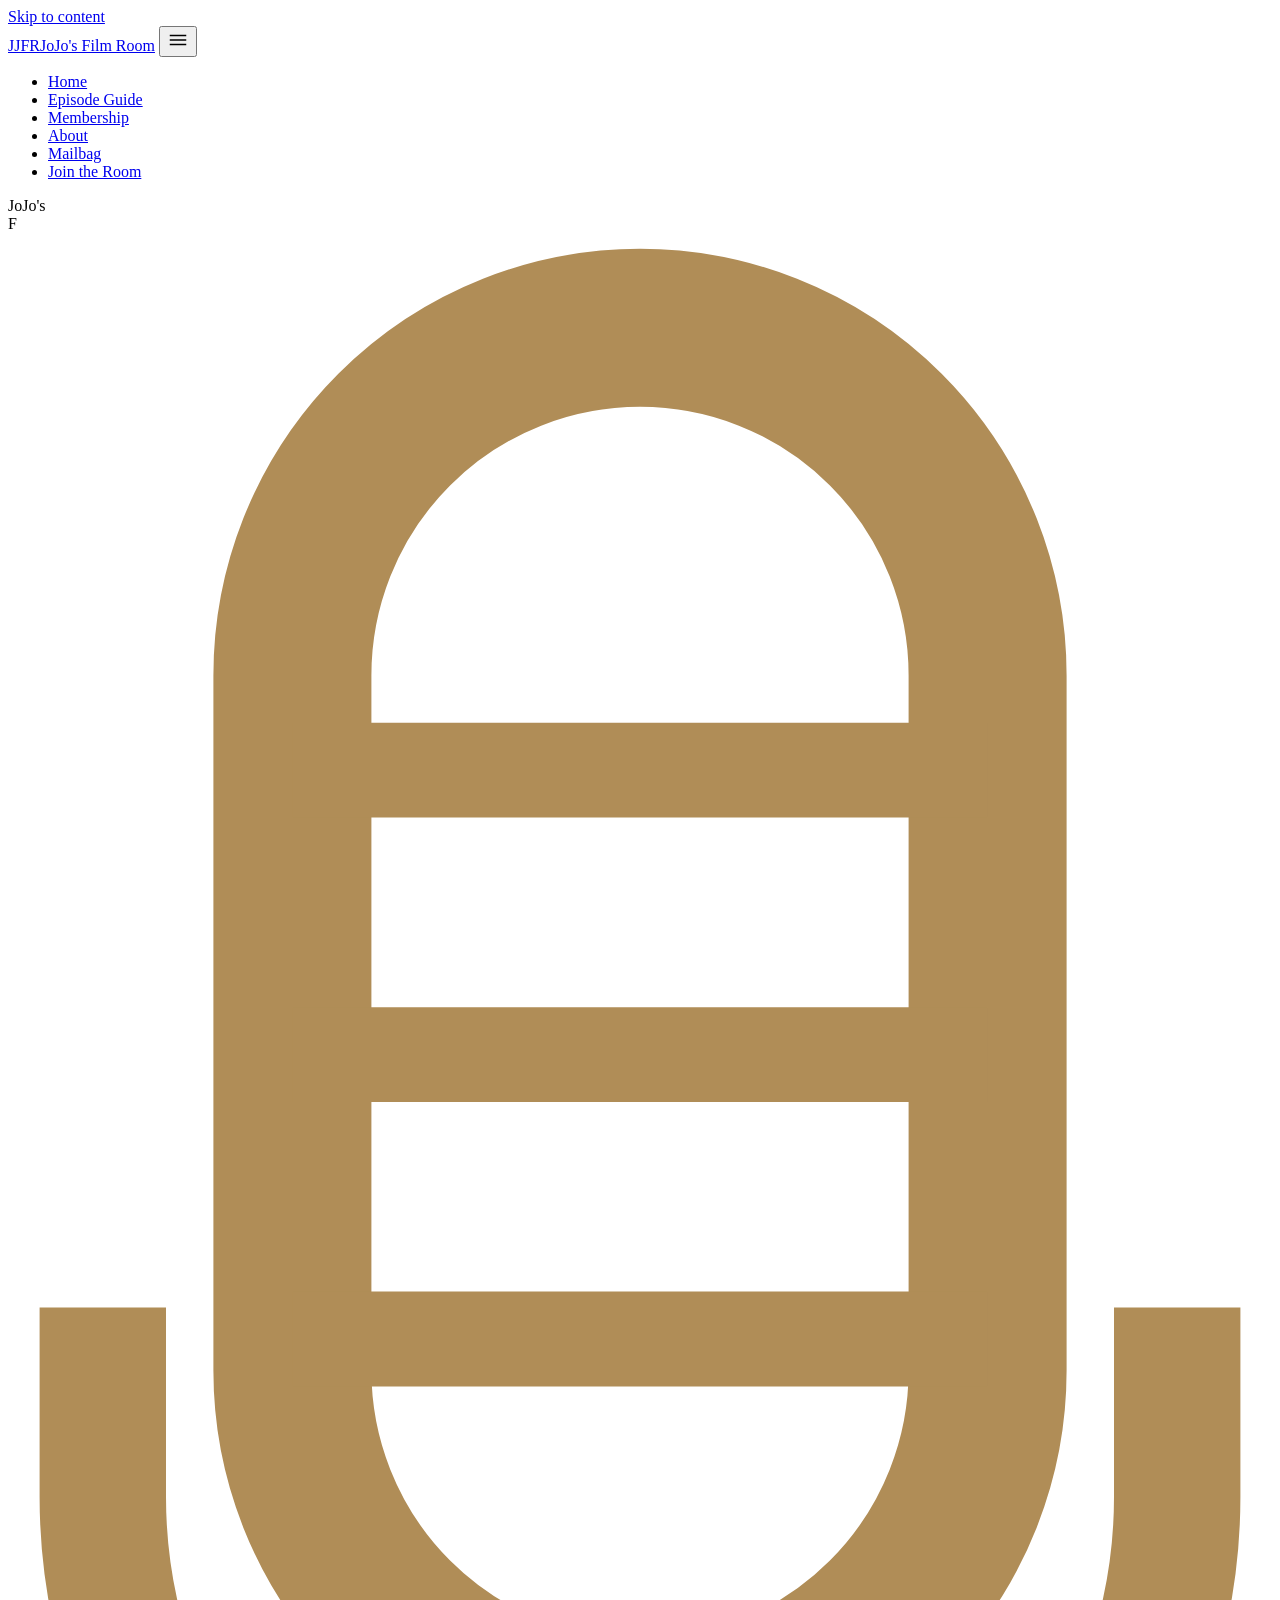
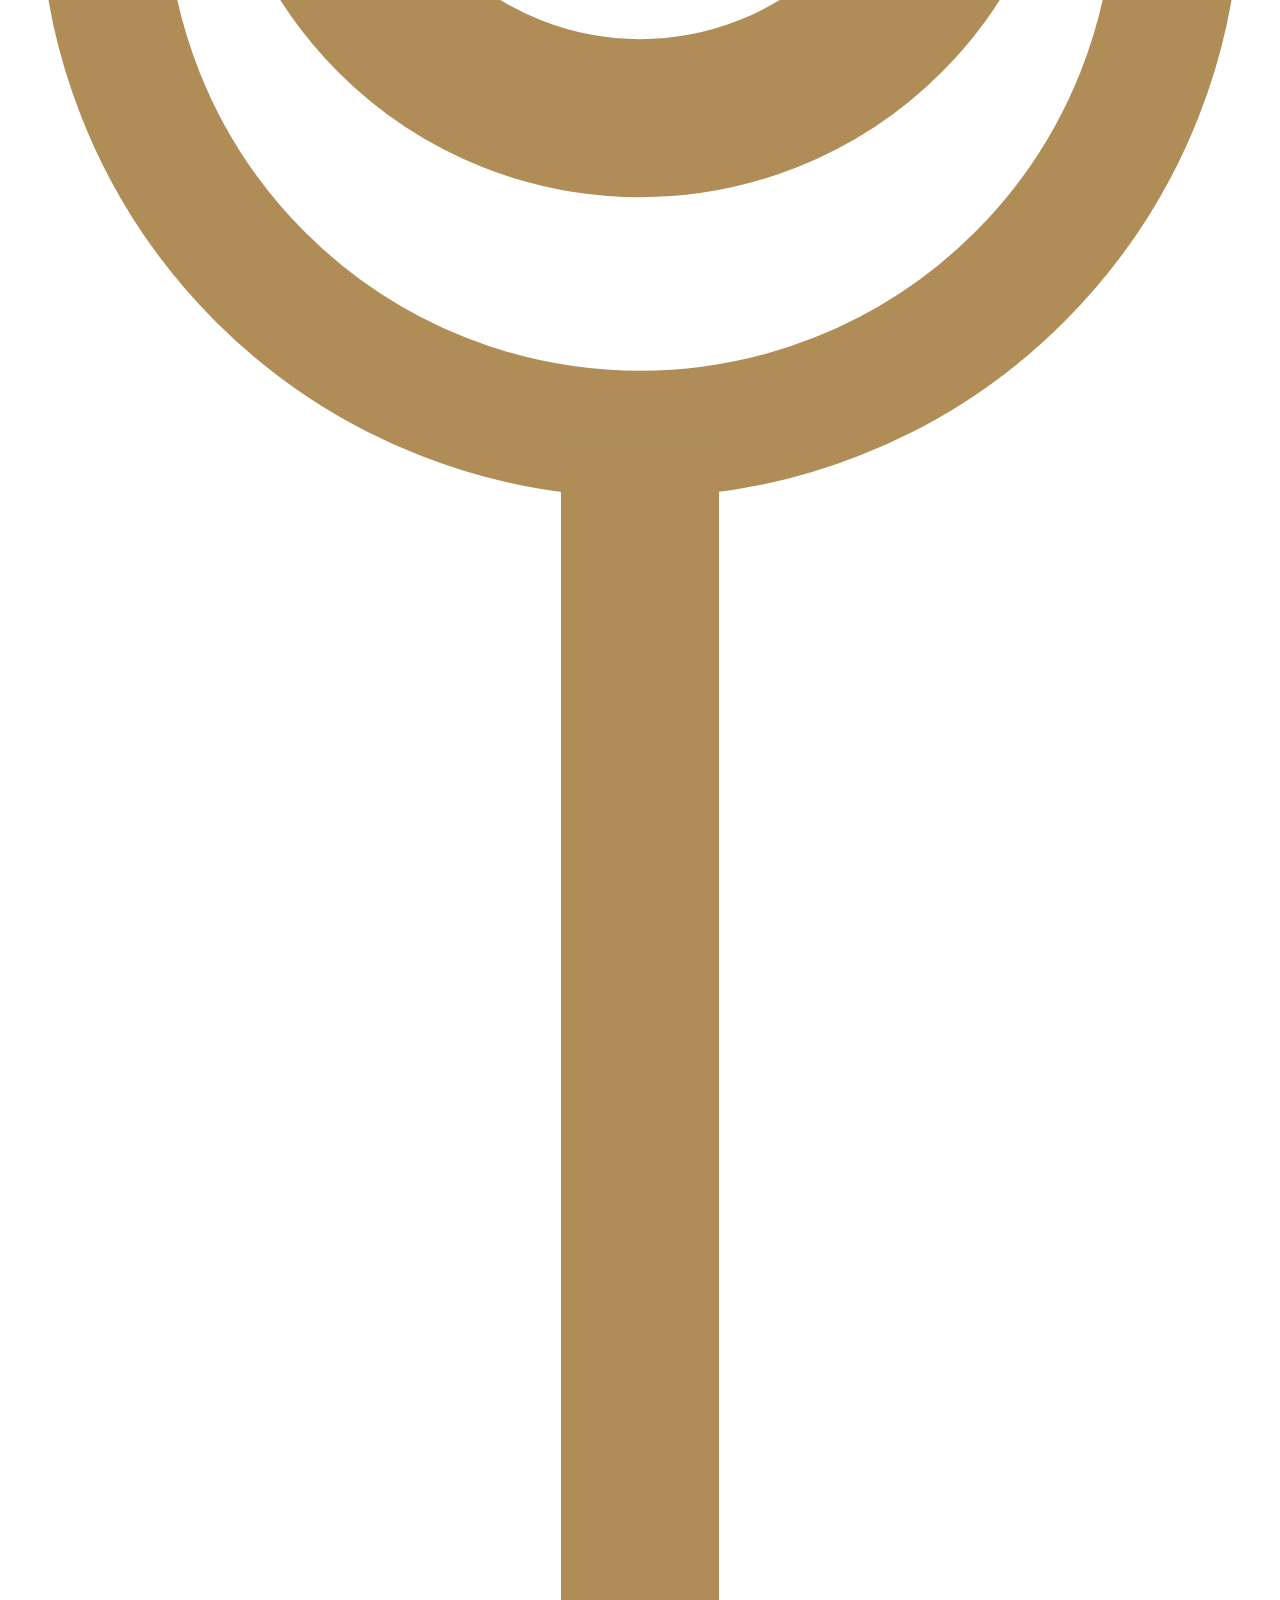
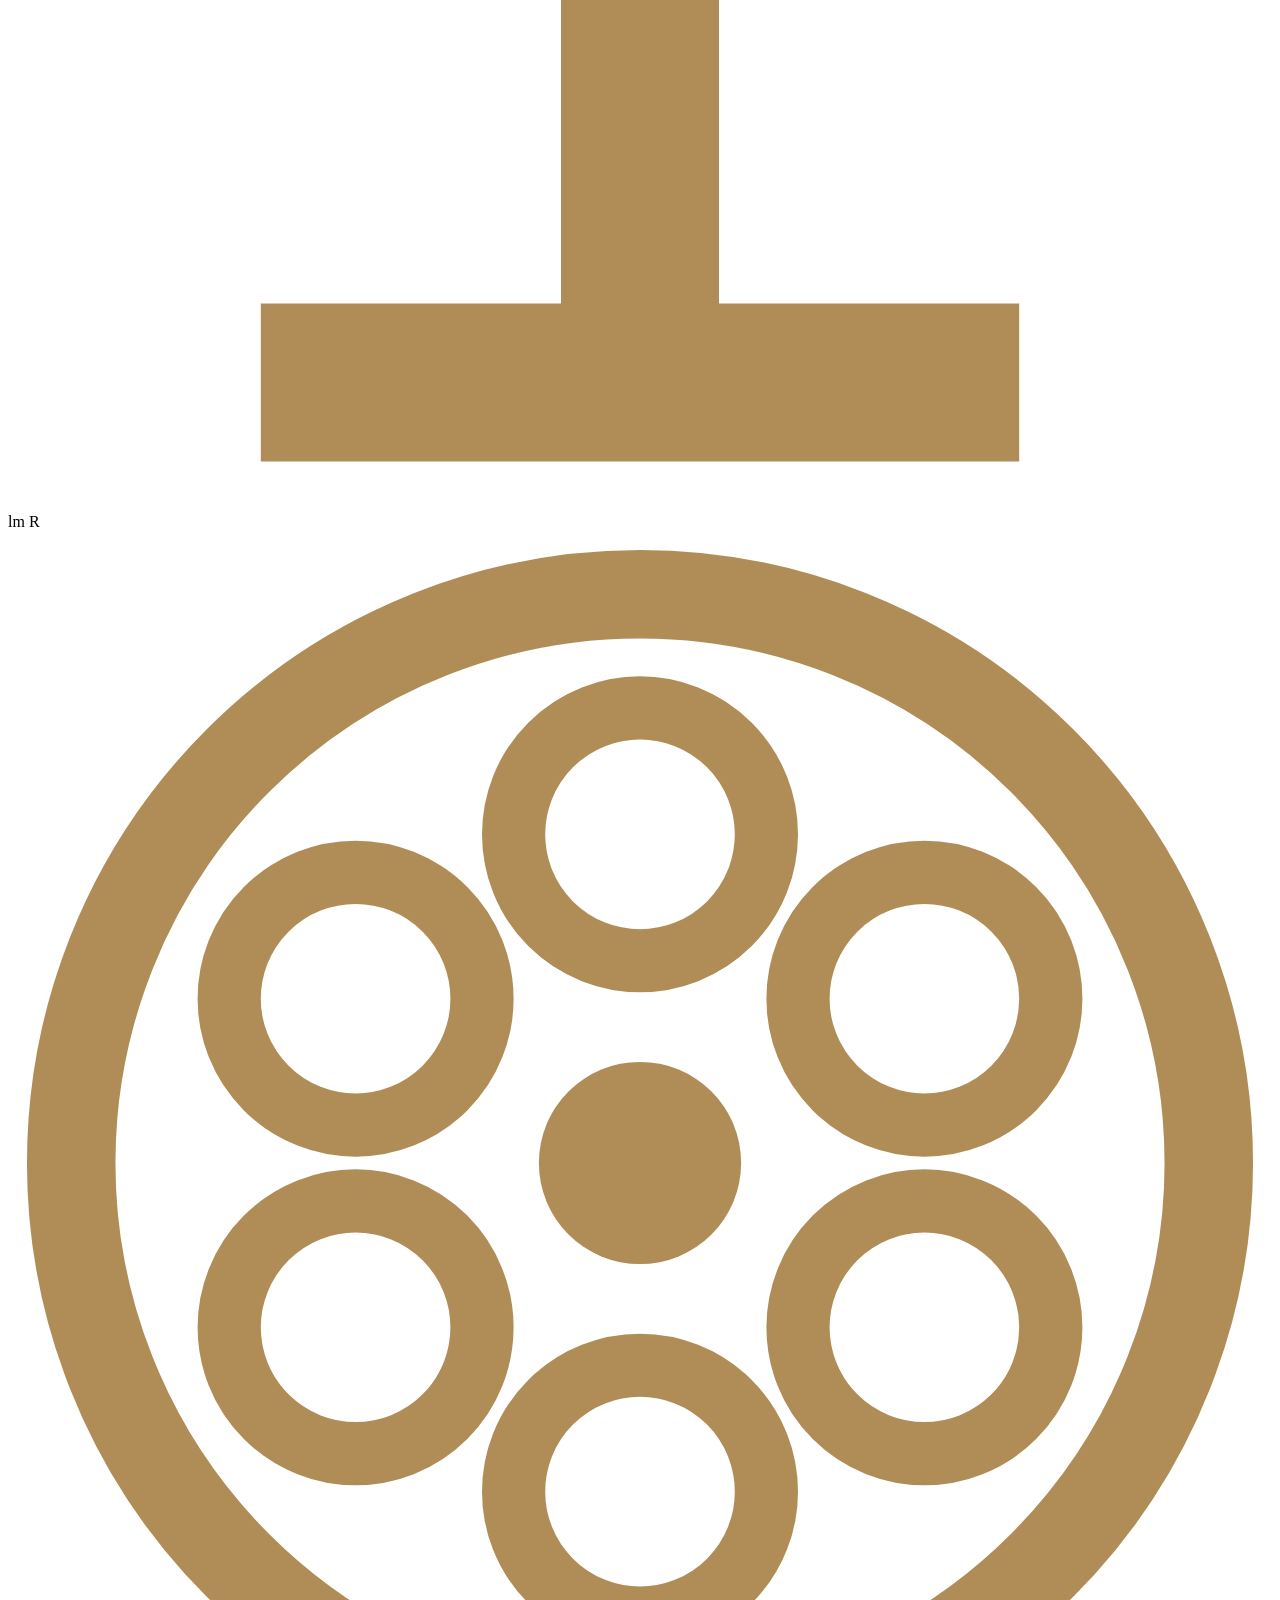
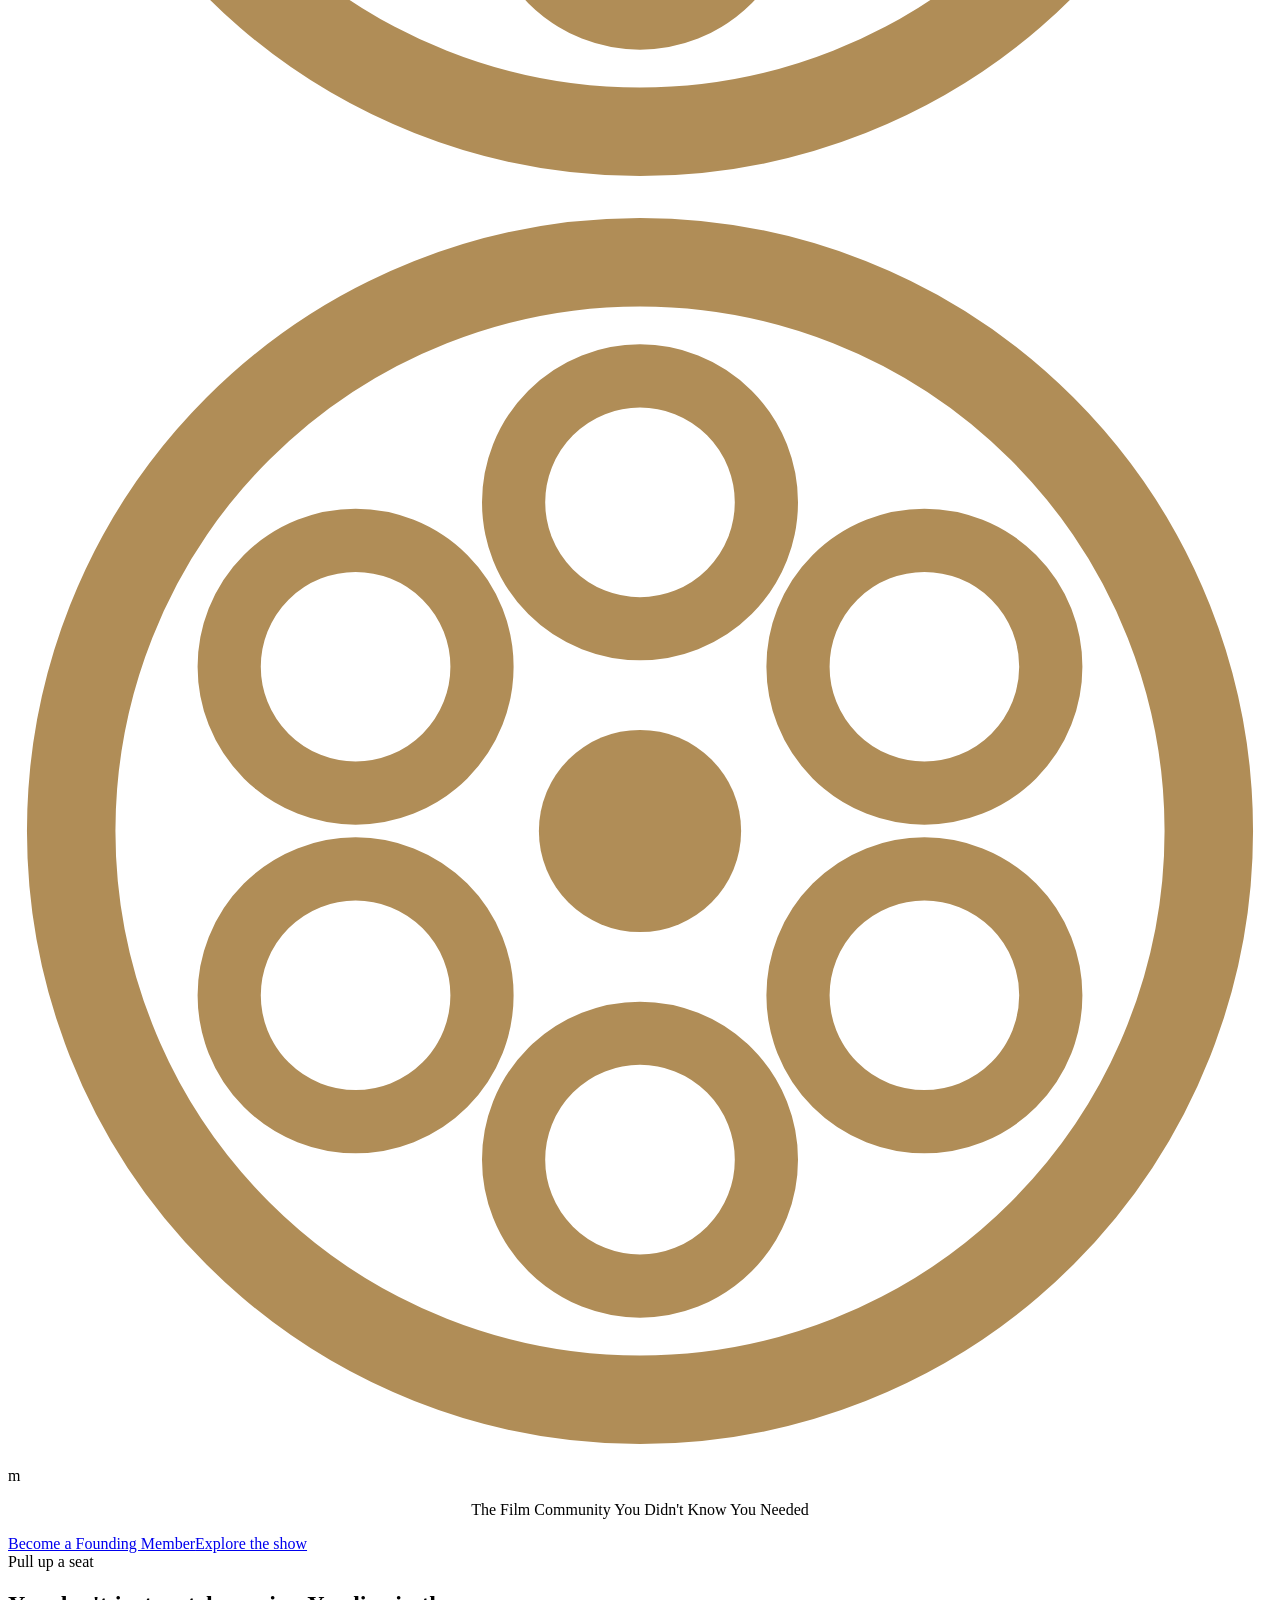
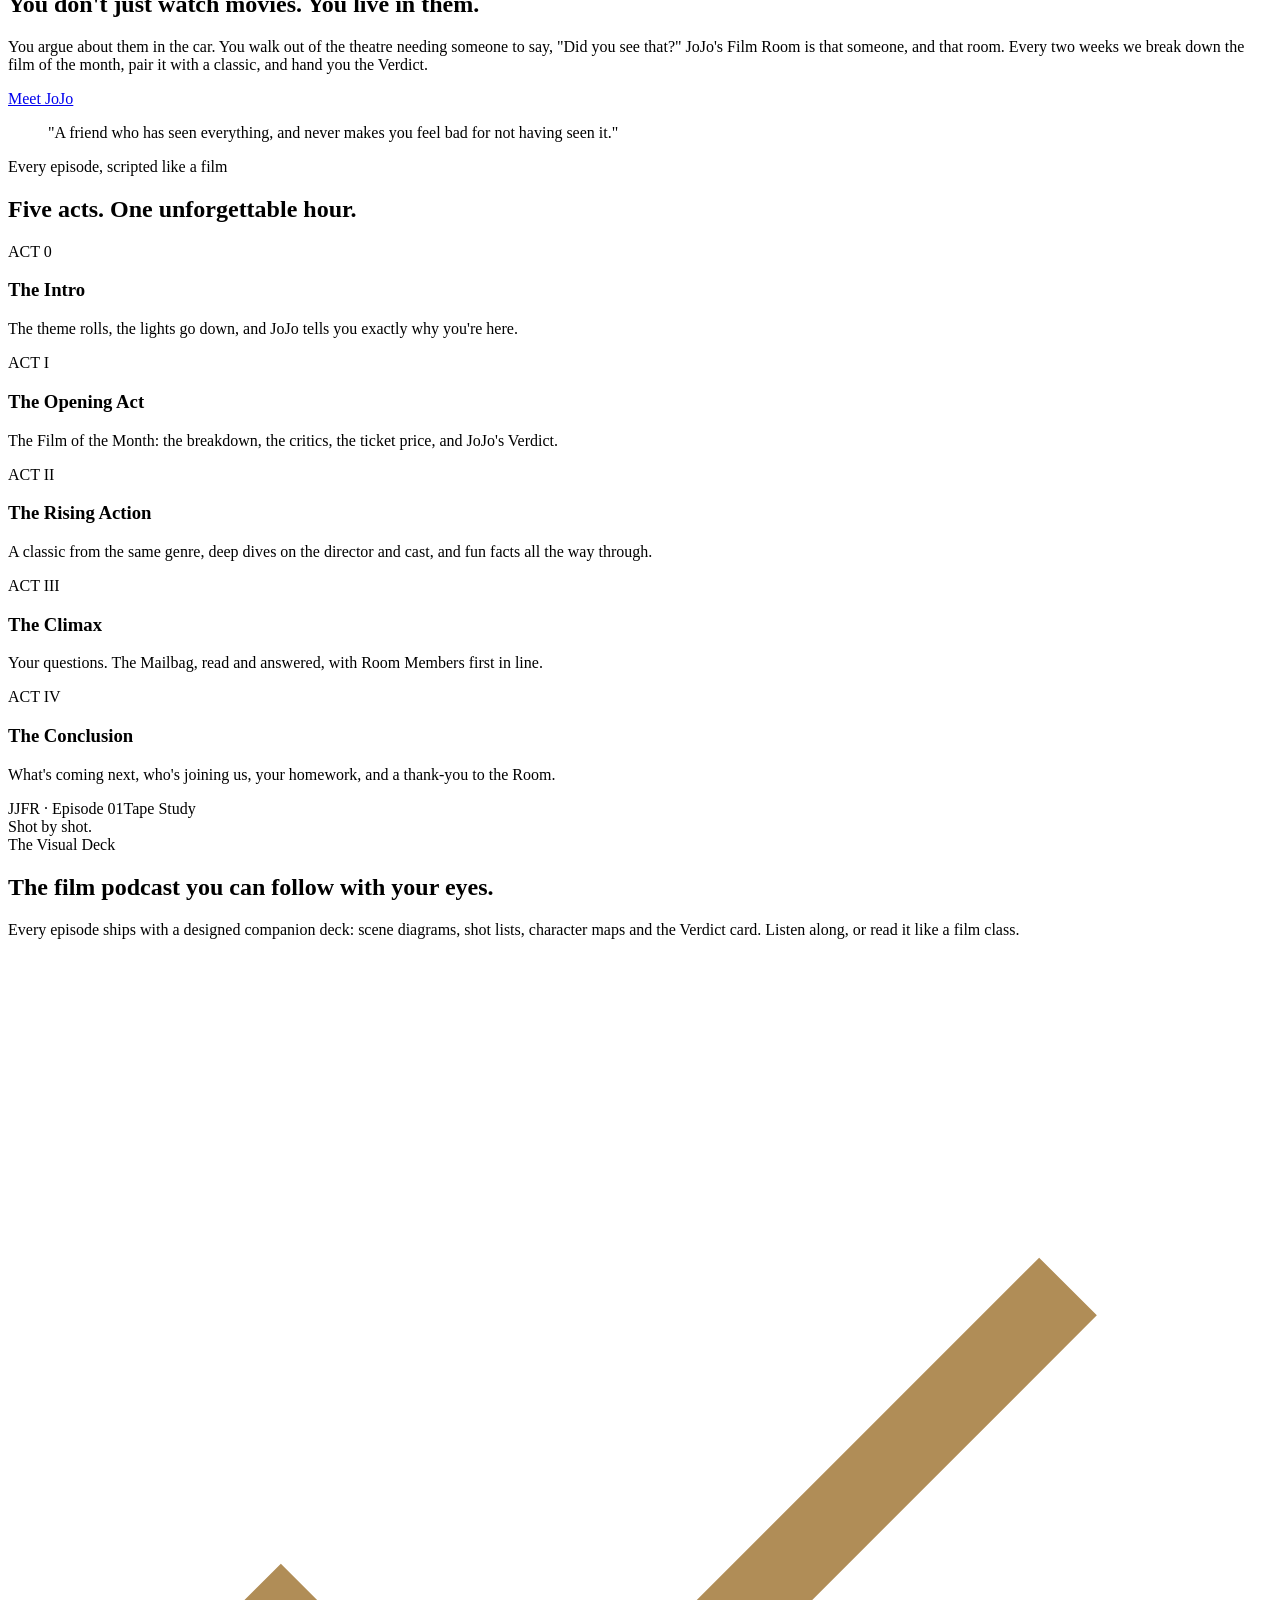
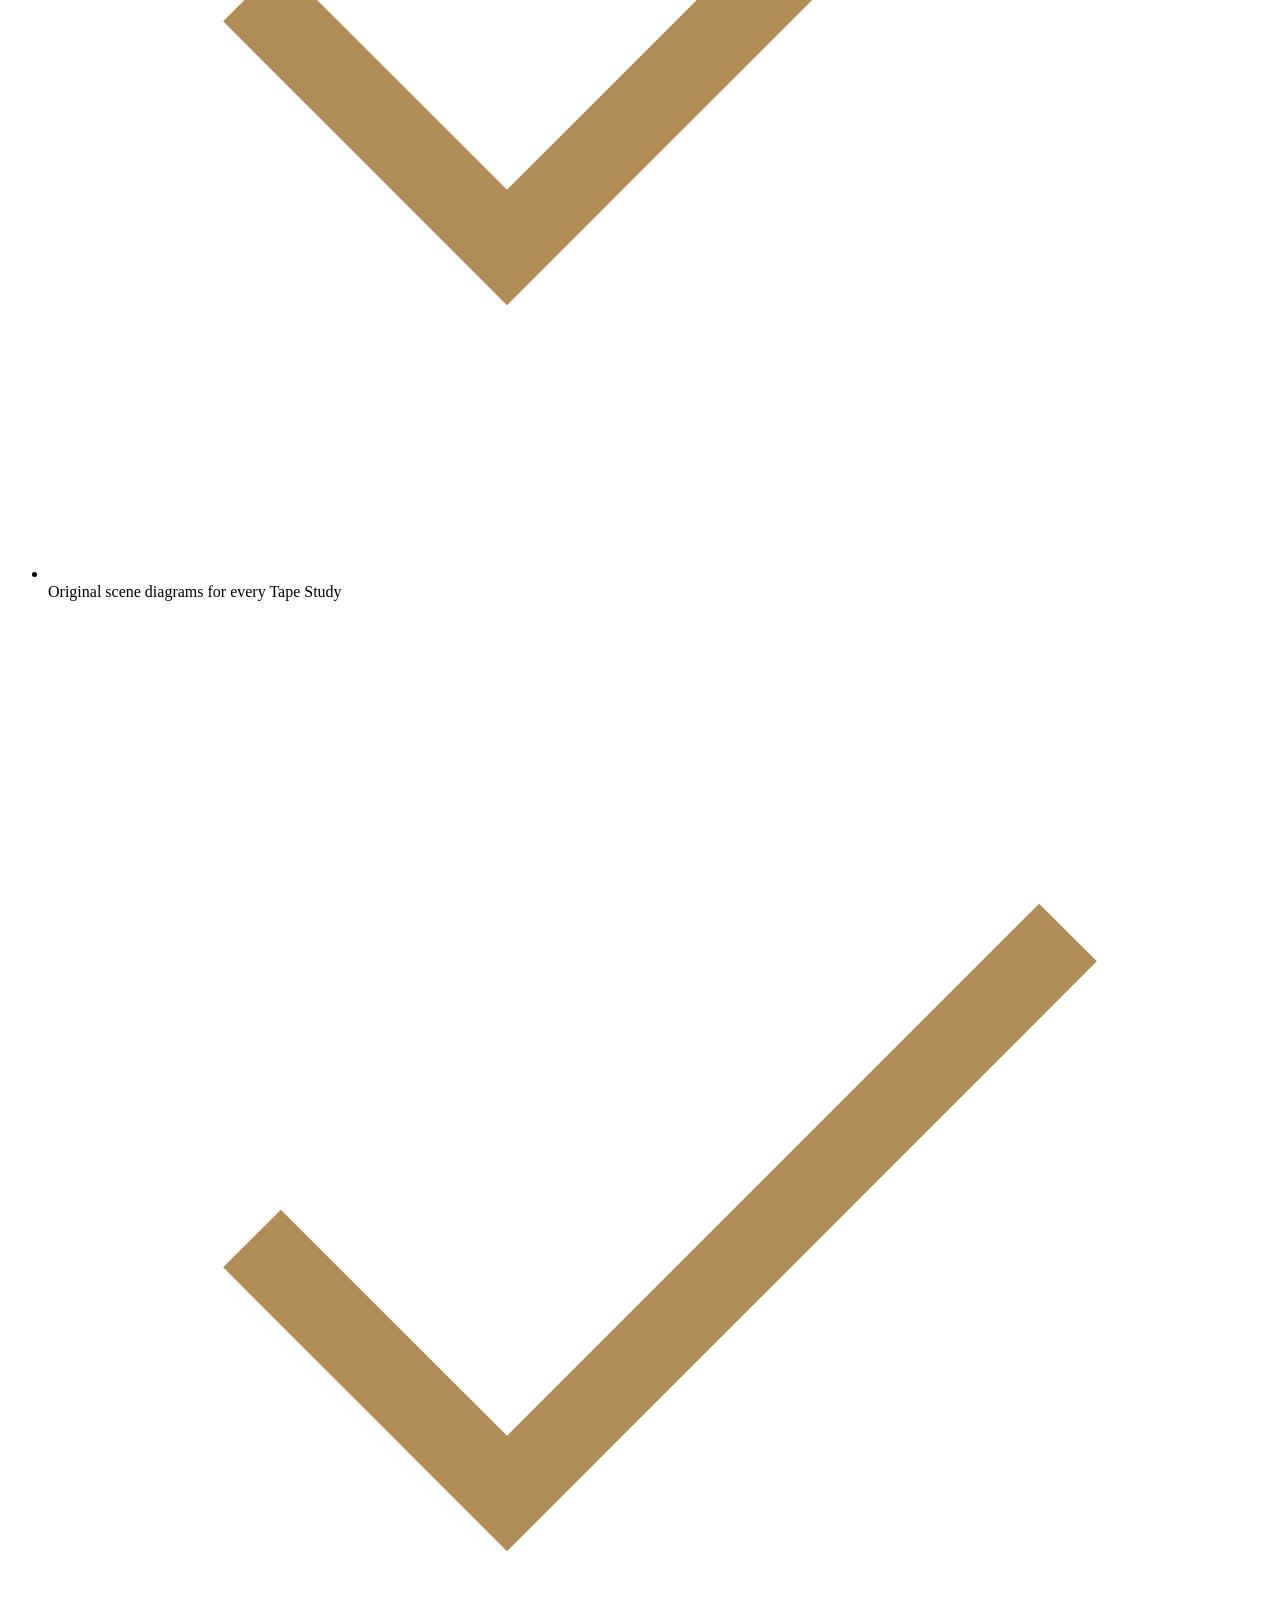
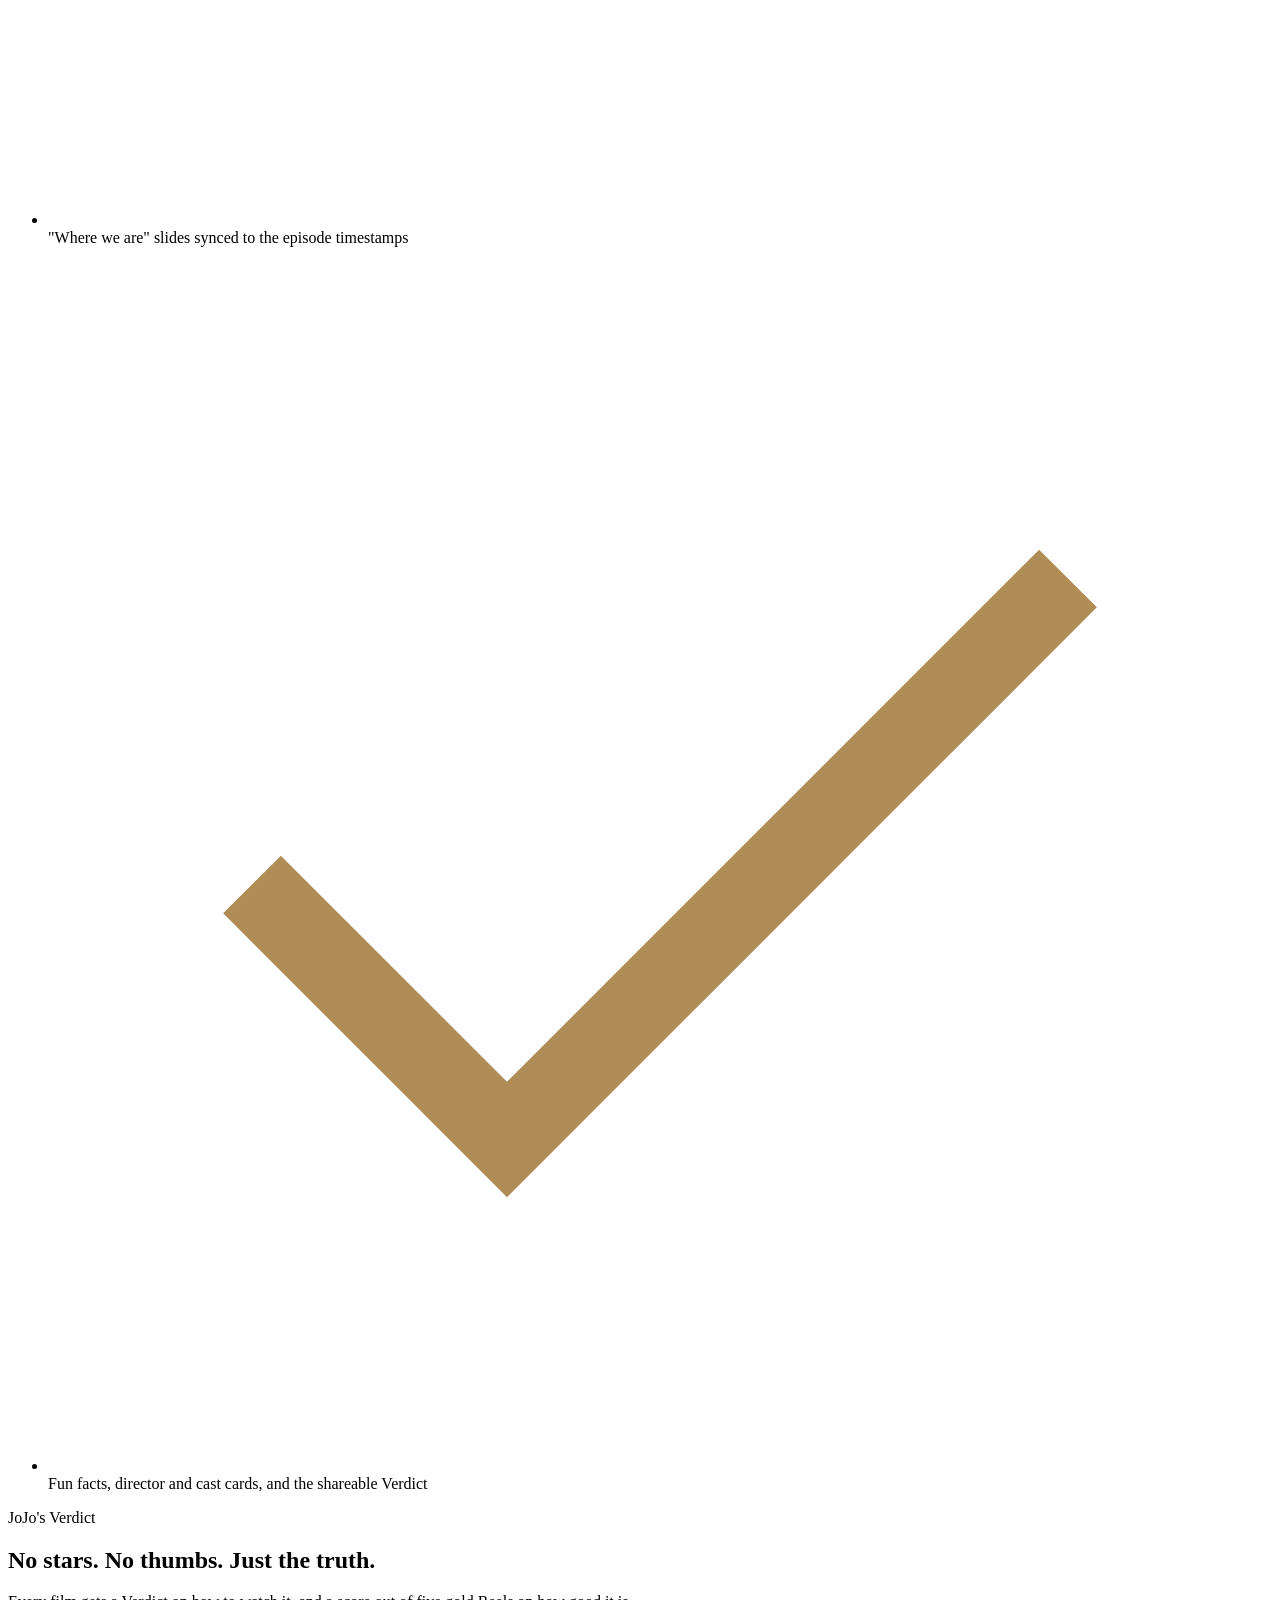
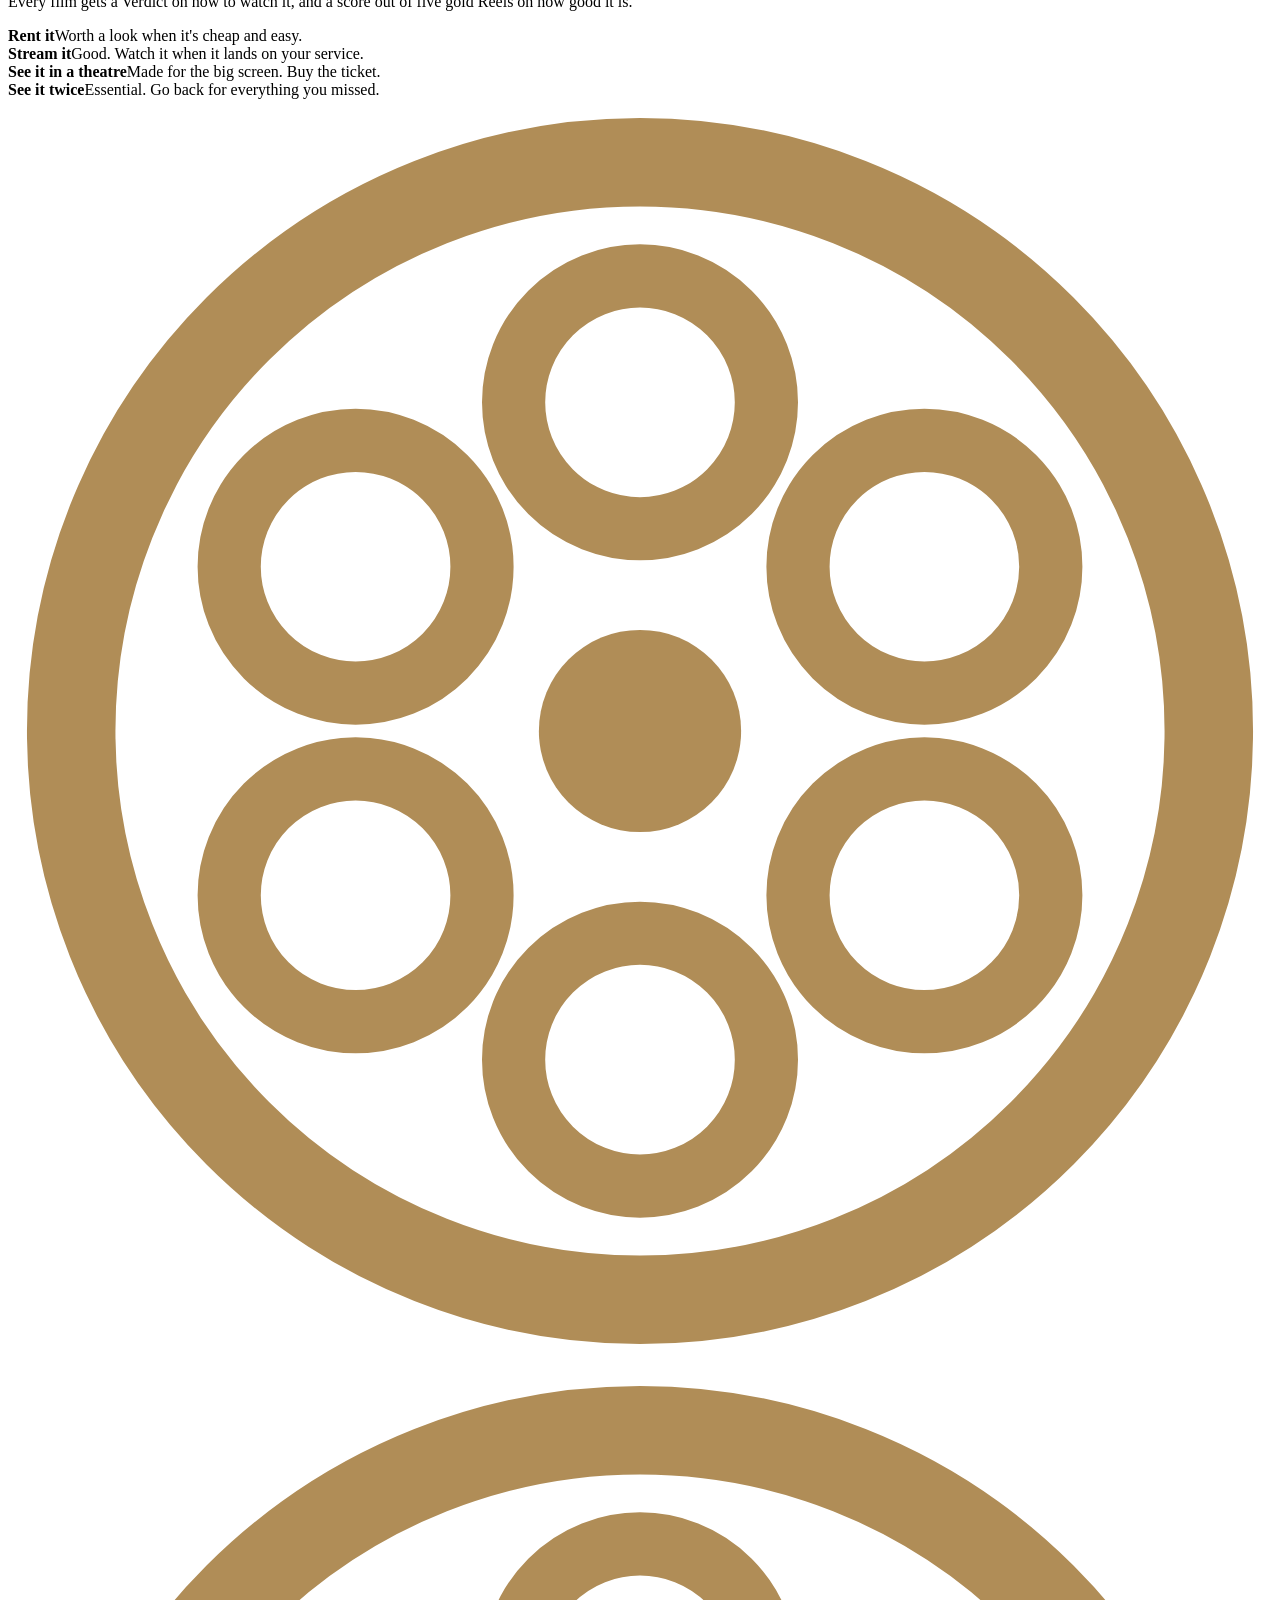
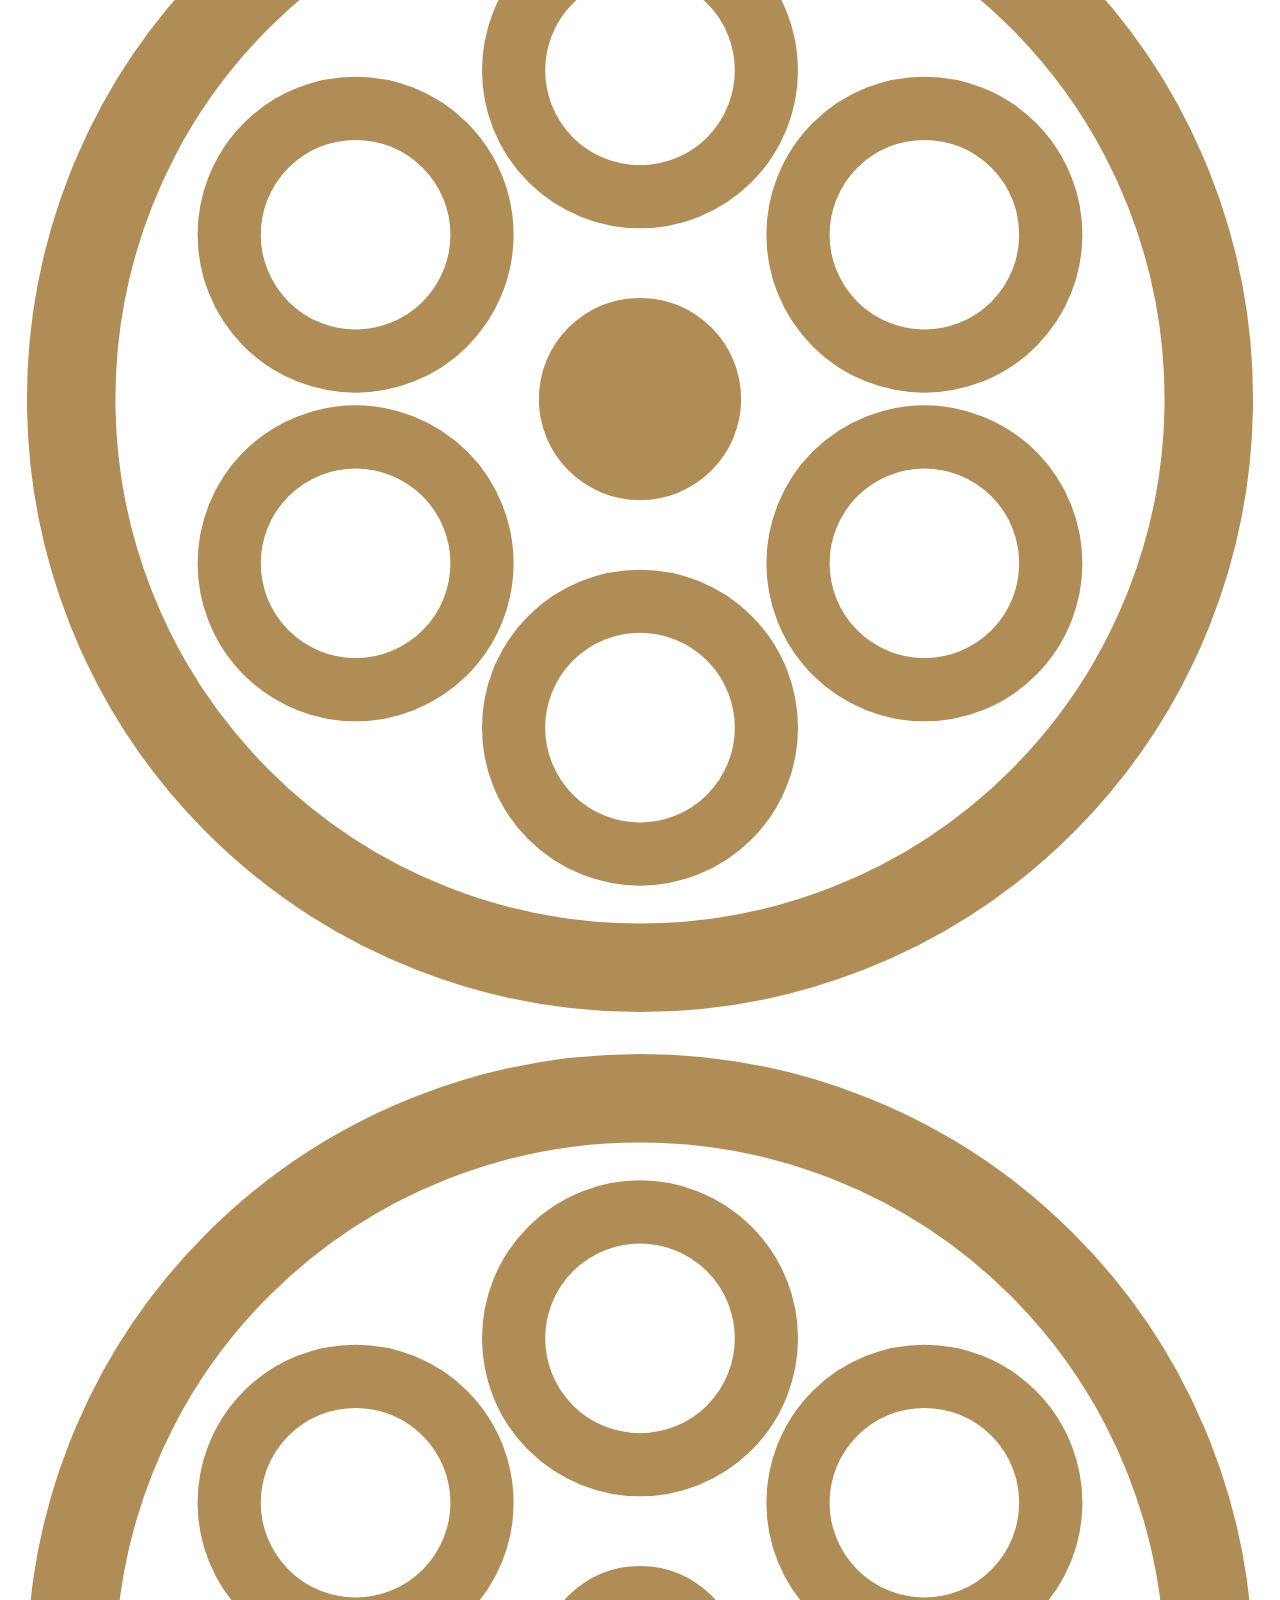
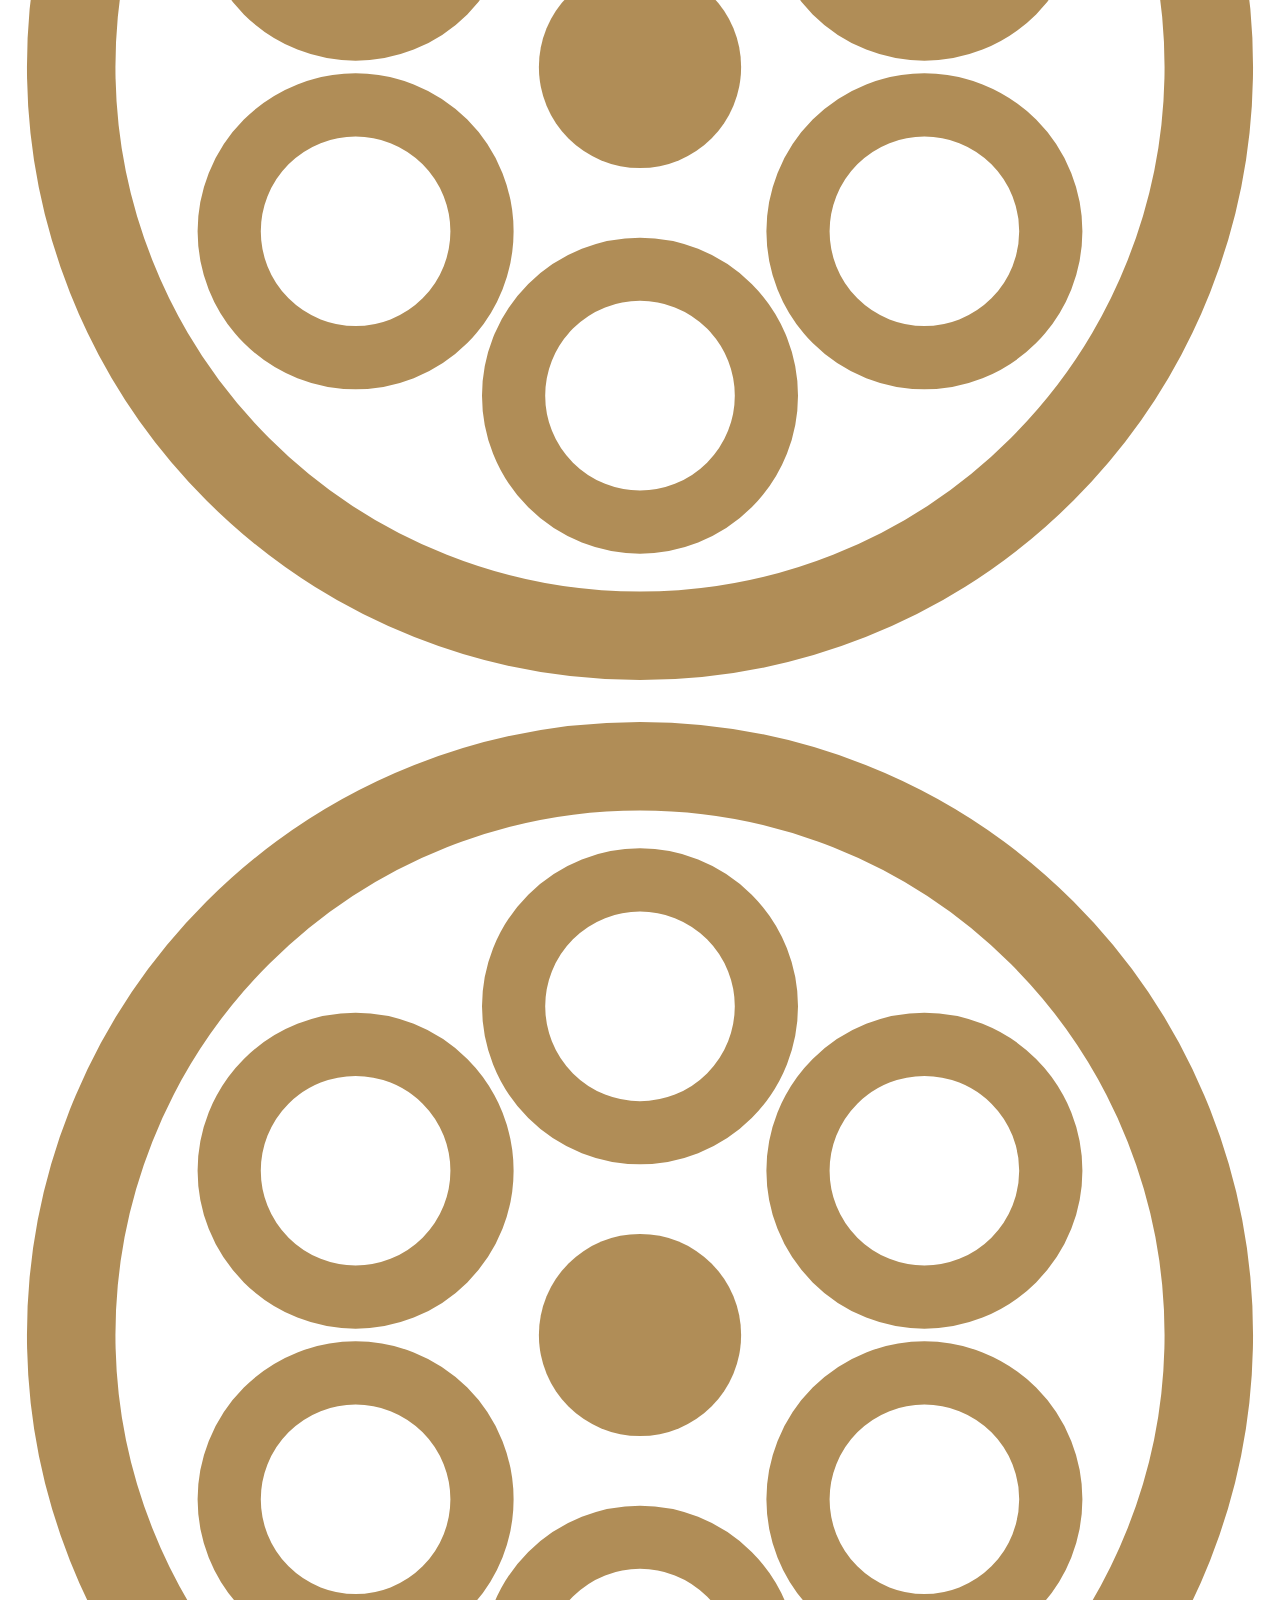
==== index.html @ be1713b4 "Add files via upload" ====
<!doctype html>
<html lang="en-CA">
<head>
<meta charset="utf-8">
<meta name="viewport" content="width=device-width, initial-scale=1">
<title>JoJo's Film Room | The Film Community You Didn't Know You Needed</title>
<meta name="description" content="A Canadian film podcast with a designed Visual Deck for every episode. New film of the month, a classic pairing, and JoJo's Verdict.">
<meta name="theme-color" content="#0E0E0F">
<link rel="canonical" href="https://jojosfilmroom.com/">
<meta property="og:type" content="website">
<meta property="og:site_name" content="JoJo's Film Room">
<meta property="og:title" content="JoJo's Film Room | The Film Community You Didn't Know You Needed">
<meta property="og:description" content="A Canadian film podcast with a designed Visual Deck for every episode. New film of the month, a classic pairing, and JoJo's Verdict.">
<meta property="og:image" content="https://jojosfilmroom.com/assets/og-image.png">
<meta name="twitter:card" content="summary_large_image">
<link rel="icon" href="assets/favicon.svg" type="image/svg+xml">
<link rel="icon" href="assets/favicon-32.png" sizes="32x32" type="image/png">
<link rel="apple-touch-icon" href="assets/apple-touch-icon.png">
<link rel="preconnect" href="https://fonts.googleapis.com">
<link rel="preconnect" href="https://fonts.gstatic.com" crossorigin>
<link href="https://fonts.googleapis.com/css2?family=Cormorant+Garamond:ital,wght@0,600;1,600&family=Inter:wght@400;500;600&display=swap" rel="stylesheet">
<link rel="stylesheet" href="assets/site.css">
</head>
<body>
<a class="skip" href="#main">Skip to content</a>
<header class="site-header">
  <nav class="wrap nav" aria-label="Main">
    <a class="brand" href="index.html" aria-label="JoJo's Film Room home"><span class="mono">JJFR</span><span class="name">JoJo's Film Room</span></a>
    <button class="menu-toggle" aria-expanded="false" aria-controls="menu" aria-label="Open menu"><svg width="22" height="22" viewBox="0 0 24 24" fill="none" stroke="currentColor" stroke-width="1.6" aria-hidden="true"><path d="M3 7h18M3 12h18M3 17h18"/></svg></button>
    <ul class="menu" id="menu"><li><a href="index.html" aria-current="page">Home</a></li><li><a href="episodes.html">Episode Guide</a></li><li><a href="membership.html">Membership</a></li><li><a href="about.html">About</a></li><li><a href="mailbag.html">Mailbag</a></li><li><a class="btn btn-gold" href="https://www.patreon.com/JJFR">Join the Room</a></li></ul>
  </nav>
</header>
<main id="main">

<section class="hero" aria-labelledby="h-hero">
  <div class="wrap">
    <h1 id="h-hero" class="visually-hidden" style="position:absolute;left:-9999px">JoJo's Film Room</h1>
    <div class="wordmark" role="img" aria-label="JoJo's Film Room">
  <span class="jojos" aria-hidden="true">JoJo's</span>
  <div class="clapbar" aria-hidden="true"></div>
  <div class="band" aria-hidden="true"><span class="fr">F<svg class="ico-mic" viewBox="0 0 40 110" aria-hidden="true"><rect x="9" y="3" width="22" height="44" rx="11" fill="none" stroke="#B08D57" stroke-width="5"/><path d="M9 17 H31 M9 26 H31 M9 35 H31" stroke="#B08D57" stroke-width="3"/><path d="M3 34 V40 a17 17 0 0 0 34 0 V34" fill="none" stroke="#B08D57" stroke-width="4"/><path d="M20 57 V104 M8 106 H32" stroke="#B08D57" stroke-width="5"/></svg>lm R<svg class="ico-reel" viewBox="0 0 100 100" aria-hidden="true"><circle cx="50" cy="50" r="45" fill="none" stroke="#B08D57" stroke-width="7"/><circle cx="50" cy="50" r="8" fill="#B08D57"/><circle cx="50" cy="24" r="10" fill="none" stroke="#B08D57" stroke-width="5"/><circle cx="72.5" cy="37" r="10" fill="none" stroke="#B08D57" stroke-width="5"/><circle cx="72.5" cy="63" r="10" fill="none" stroke="#B08D57" stroke-width="5"/><circle cx="50" cy="76" r="10" fill="none" stroke="#B08D57" stroke-width="5"/><circle cx="27.5" cy="63" r="10" fill="none" stroke="#B08D57" stroke-width="5"/><circle cx="27.5" cy="37" r="10" fill="none" stroke="#B08D57" stroke-width="5"/></svg><svg class="ico-reel" viewBox="0 0 100 100" aria-hidden="true"><circle cx="50" cy="50" r="45" fill="none" stroke="#B08D57" stroke-width="7"/><circle cx="50" cy="50" r="8" fill="#B08D57"/><circle cx="50" cy="24" r="10" fill="none" stroke="#B08D57" stroke-width="5"/><circle cx="72.5" cy="37" r="10" fill="none" stroke="#B08D57" stroke-width="5"/><circle cx="72.5" cy="63" r="10" fill="none" stroke="#B08D57" stroke-width="5"/><circle cx="50" cy="76" r="10" fill="none" stroke="#B08D57" stroke-width="5"/><circle cx="27.5" cy="63" r="10" fill="none" stroke="#B08D57" stroke-width="5"/><circle cx="27.5" cy="37" r="10" fill="none" stroke="#B08D57" stroke-width="5"/></svg>m</span></div>
  <div class="rule" aria-hidden="true"></div>
</div>
    <p class="tag" style="text-align:center">The Film Community You Didn't Know You Needed</p>
    <div class="btn-row"><a class="btn btn-gold" href="https://www.patreon.com/JJFR">Become a Founding Member</a><a class="btn btn-line" href="episodes.html">Explore the show</a></div>
  </div>
</section>

<section class="reveal" aria-labelledby="h-intro">
  <div class="wrap split">
    <div class="sec-head" style="margin:0">
      <span class="label">Pull up a seat</span>
      <h2 id="h-intro">You don't just watch movies. You live in them.</h2>
      <p class="lede">You argue about them in the car. You walk out of the theatre needing someone to say, "Did you see that?" JoJo's Film Room is that someone, and that room. Every two weeks we break down the film of the month, pair it with a classic, and hand you the Verdict.</p>
      <div class="btn-row" style="margin-top:10px"><a class="btn btn-line" href="about.html">Meet JoJo</a></div>
    </div>
    <blockquote class="quote">"A friend who has seen everything, and never makes you feel bad for not having seen it."</blockquote>
  </div>
</section>

<section id="format" class="reveal" aria-labelledby="h-format">
  <div class="wrap">
    <div class="sec-head"><span class="label">Every episode, scripted like a film</span><h2 id="h-format">Five acts. One unforgettable hour.</h2></div>
    <div class="acts">
      <div class="act"><span class="num">ACT 0</span><h3>The Intro</h3><p>The theme rolls, the lights go down, and JoJo tells you exactly why you're here.</p></div>
      <div class="act"><span class="num">ACT I</span><h3>The Opening Act</h3><p>The Film of the Month: the breakdown, the critics, the ticket price, and JoJo's Verdict.</p></div>
      <div class="act"><span class="num">ACT II</span><h3>The Rising Action</h3><p>A classic from the same genre, deep dives on the director and cast, and fun facts all the way through.</p></div>
      <div class="act"><span class="num">ACT III</span><h3>The Climax</h3><p>Your questions. The Mailbag, read and answered, with Room Members first in line.</p></div>
      <div class="act"><span class="num">ACT IV</span><h3>The Conclusion</h3><p>What's coming next, who's joining us, your homework, and a thank-you to the Room.</p></div>
    </div>
  </div>
</section>

<section class="reveal" aria-labelledby="h-deck">
  <div class="wrap split">
    <div class="deck-mock" aria-hidden="true">
      <div class="top"><span>JJFR · Episode 01</span><span>Tape Study</span></div>
      <div class="bars"></div>
      <div class="title">Shot by shot.</div>
      <div class="diagram"><i data-s="WIDE"></i><i data-s="MEDIUM"></i><i data-s="CLOSE"></i></div>
      <div class="bars"></div>
    </div>
    <div>
      <div class="sec-head" style="margin-bottom:0"><span class="label">The Visual Deck</span><h2 id="h-deck">The film podcast you can follow with your eyes.</h2><p class="lede">Every episode ships with a designed companion deck: scene diagrams, shot lists, character maps and the Verdict card. Listen along, or read it like a film class.</p></div>
      <ul class="ticks">
        <li><svg viewBox="0 0 24 24" fill="none" stroke="#B08D57" stroke-width="1.6" aria-hidden="true"><path d="M4 12.5l5 5L20 6.5"/></svg><span>Original scene diagrams for every Tape Study</span></li>
        <li><svg viewBox="0 0 24 24" fill="none" stroke="#B08D57" stroke-width="1.6" aria-hidden="true"><path d="M4 12.5l5 5L20 6.5"/></svg><span>"Where we are" slides synced to the episode timestamps</span></li>
        <li><svg viewBox="0 0 24 24" fill="none" stroke="#B08D57" stroke-width="1.6" aria-hidden="true"><path d="M4 12.5l5 5L20 6.5"/></svg><span>Fun facts, director and cast cards, and the shareable Verdict</span></li>
      </ul>
    </div>
  </div>
</section>

<section id="verdict" class="bone reveal" aria-labelledby="h-verdict">
  <div class="wrap">
    <div class="sec-head"><span class="label">JoJo's Verdict</span><h2 id="h-verdict">No stars. No thumbs. Just the truth.</h2><p class="lede">Every film gets a Verdict on how to watch it, and a score out of five gold Reels on how good it is.</p></div>
    <div class="verdict">
      <div><b>Rent it</b><span>Worth a look when it's cheap and easy.</span></div>
      <div><b>Stream it</b><span>Good. Watch it when it lands on your service.</span></div>
      <div><b>See it in a theatre</b><span>Made for the big screen. Buy the ticket.</span></div>
      <div class="top"><b>See it twice</b><span>Essential. Go back for everything you missed.</span></div>
    </div>
    <div class="reels"><div class="row" aria-hidden="true"><svg class="" viewBox="0 0 100 100" aria-hidden="true"><circle cx="50" cy="50" r="45" fill="none" stroke="#B08D57" stroke-width="7"/><circle cx="50" cy="50" r="8" fill="#B08D57"/><circle cx="50" cy="24" r="10" fill="none" stroke="#B08D57" stroke-width="5"/><circle cx="72.5" cy="37" r="10" fill="none" stroke="#B08D57" stroke-width="5"/><circle cx="72.5" cy="63" r="10" fill="none" stroke="#B08D57" stroke-width="5"/><circle cx="50" cy="76" r="10" fill="none" stroke="#B08D57" stroke-width="5"/><circle cx="27.5" cy="63" r="10" fill="none" stroke="#B08D57" stroke-width="5"/><circle cx="27.5" cy="37" r="10" fill="none" stroke="#B08D57" stroke-width="5"/></svg><svg class="" viewBox="0 0 100 100" aria-hidden="true"><circle cx="50" cy="50" r="45" fill="none" stroke="#B08D57" stroke-width="7"/><circle cx="50" cy="50" r="8" fill="#B08D57"/><circle cx="50" cy="24" r="10" fill="none" stroke="#B08D57" stroke-width="5"/><circle cx="72.5" cy="37" r="10" fill="none" stroke="#B08D57" stroke-width="5"/><circle cx="72.5" cy="63" r="10" fill="none" stroke="#B08D57" stroke-width="5"/><circle cx="50" cy="76" r="10" fill="none" stroke="#B08D57" stroke-width="5"/><circle cx="27.5" cy="63" r="10" fill="none" stroke="#B08D57" stroke-width="5"/><circle cx="27.5" cy="37" r="10" fill="none" stroke="#B08D57" stroke-width="5"/></svg><svg class="" viewBox="0 0 100 100" aria-hidden="true"><circle cx="50" cy="50" r="45" fill="none" stroke="#B08D57" stroke-width="7"/><circle cx="50" cy="50" r="8" fill="#B08D57"/><circle cx="50" cy="24" r="10" fill="none" stroke="#B08D57" stroke-width="5"/><circle cx="72.5" cy="37" r="10" fill="none" stroke="#B08D57" stroke-width="5"/><circle cx="72.5" cy="63" r="10" fill="none" stroke="#B08D57" stroke-width="5"/><circle cx="50" cy="76" r="10" fill="none" stroke="#B08D57" stroke-width="5"/><circle cx="27.5" cy="63" r="10" fill="none" stroke="#B08D57" stroke-width="5"/><circle cx="27.5" cy="37" r="10" fill="none" stroke="#B08D57" stroke-width="5"/></svg><svg class="" viewBox="0 0 100 100" aria-hidden="true"><circle cx="50" cy="50" r="45" fill="none" stroke="#B08D57" stroke-width="7"/><circle cx="50" cy="50" r="8" fill="#B08D57"/><circle cx="50" cy="24" r="10" fill="none" stroke="#B08D57" stroke-width="5"/><circle cx="72.5" cy="37" r="10" fill="none" stroke="#B08D57" stroke-width="5"/><circle cx="72.5" cy="63" r="10" fill="none" stroke="#B08D57" stroke-width="5"/><circle cx="50" cy="76" r="10" fill="none" stroke="#B08D57" stroke-width="5"/><circle cx="27.5" cy="63" r="10" fill="none" stroke="#B08D57" stroke-width="5"/><circle cx="27.5" cy="37" r="10" fill="none" stroke="#B08D57" stroke-width="5"/></svg><svg class="" viewBox="0 0 100 100" aria-hidden="true"><circle cx="50" cy="50" r="45" fill="none" stroke="#B08D57" stroke-width="7"/><circle cx="50" cy="50" r="8" fill="#B08D57"/><circle cx="50" cy="24" r="10" fill="none" stroke="#B08D57" stroke-width="5"/><circle cx="72.5" cy="37" r="10" fill="none" stroke="#B08D57" stroke-width="5"/><circle cx="72.5" cy="63" r="10" fill="none" stroke="#B08D57" stroke-width="5"/><circle cx="50" cy="76" r="10" fill="none" stroke="#B08D57" stroke-width="5"/><circle cx="27.5" cy="63" r="10" fill="none" stroke="#B08D57" stroke-width="5"/><circle cx="27.5" cy="37" r="10" fill="none" stroke="#B08D57" stroke-width="5"/></svg></div><span class="serif" style="font-size:28px">Five Reels. True North.</span><span class="muted">The highest honour in the Film Room.</span></div>
  </div>
</section>

<section class="reveal" aria-labelledby="h-member">
  <div class="wrap">
    <div class="sec-head"><span class="label">Membership</span><h2 id="h-member">Step inside the Room.</h2><p class="lede">The show is free for everyone. Room Members get the full experience for less than 20 cents a day.</p></div>
    <div class="tiers" style="grid-template-columns:repeat(auto-fit,minmax(min(100%,340px),1fr));max-width:900px">
      <div class="tier"><span class="label">Free</span><div class="price">$0</div><ul><li>Every main episode, free</li><li>A 3-slide preview of each Deck</li><li>Public Discord channels</li></ul><a class="btn btn-line" href="episodes.html">Preview the guides</a></div>
      <div class="tier feature"><span class="flag">Most popular</span><span class="label">Room Member</span><div class="price">$5 <small>CAD / month</small></div><ul><li>The full Visual Deck, every episode</li><li>Episodes 48 hours early</li><li>The members' bonus episode on off weeks</li><li>Awards-season bingo cards and festival buzz</li><li>Film-awards party kits for your own watch party</li><li>Members' Discord, watch-alongs, Mailbag priority</li></ul><a class="btn btn-gold" href="https://www.patreon.com/JJFR">Join the Room</a></div>
    </div>
    <p class="muted" style="margin-top:26px;font-size:15px">Founding Members: the first 100 Room Members lock in $5 CAD for life and get their name in the credits of every Deck.</p>
  </div>
</section>

<section class="cta reveal" aria-labelledby="h-mail">
  <div class="wrap"><span class="label">The Mailbag</span><h2 id="h-mail">Got a question? Bring it to the Room.</h2><p class="lede">JoJo answers listener questions in the Climax of every episode.</p><a class="btn btn-gold" href="mailbag.html">Send a question</a></div>
</section>
</main>
<footer class="site-footer">
  <div class="wrap">
    <div class="foot">
      <div>
        <a class="brand" href="index.html"><span class="mono">JJFR</span><span class="name">JoJo's Film Room</span></a>
        <p class="muted" style="margin-top:18px;max-width:320px;font-size:15px">The Film Community You Didn't Know You Needed. A Canadian film podcast with a designed Visual Deck for every episode.</p>
      </div>
      <div><h4>The Show</h4><ul><li><a href="episodes.html">Episode Guide</a></li><li><a href="index.html#format">How it works</a></li><li><a href="index.html#verdict">JoJo's Verdict</a></li></ul></div>
      <div><h4>The Room</h4><ul><li><a href="membership.html">Membership</a></li><li><a href="https://www.patreon.com/JJFR">Patreon</a></li><li><a href="https://discord.gg/S4rSVF29">Discord</a></li></ul></div>
      <div><h4>Follow</h4><ul><li><a href="https://www.instagram.com/jojosfilmroom">Instagram @jojosfilmroom</a></li><li><a href="mailto:mailbag@jojosfilmroom.com">mailbag@jojosfilmroom.com</a></li></ul></div>
    </div>
    <div class="legal"><span>&copy; <span data-year>2026</span> JoJo's Film Room. All rights reserved.</span><span><a href="privacy.html">Privacy</a></span></div>
  </div>
</footer>
<script src="assets/site.js" defer></script>
</body>
</html>
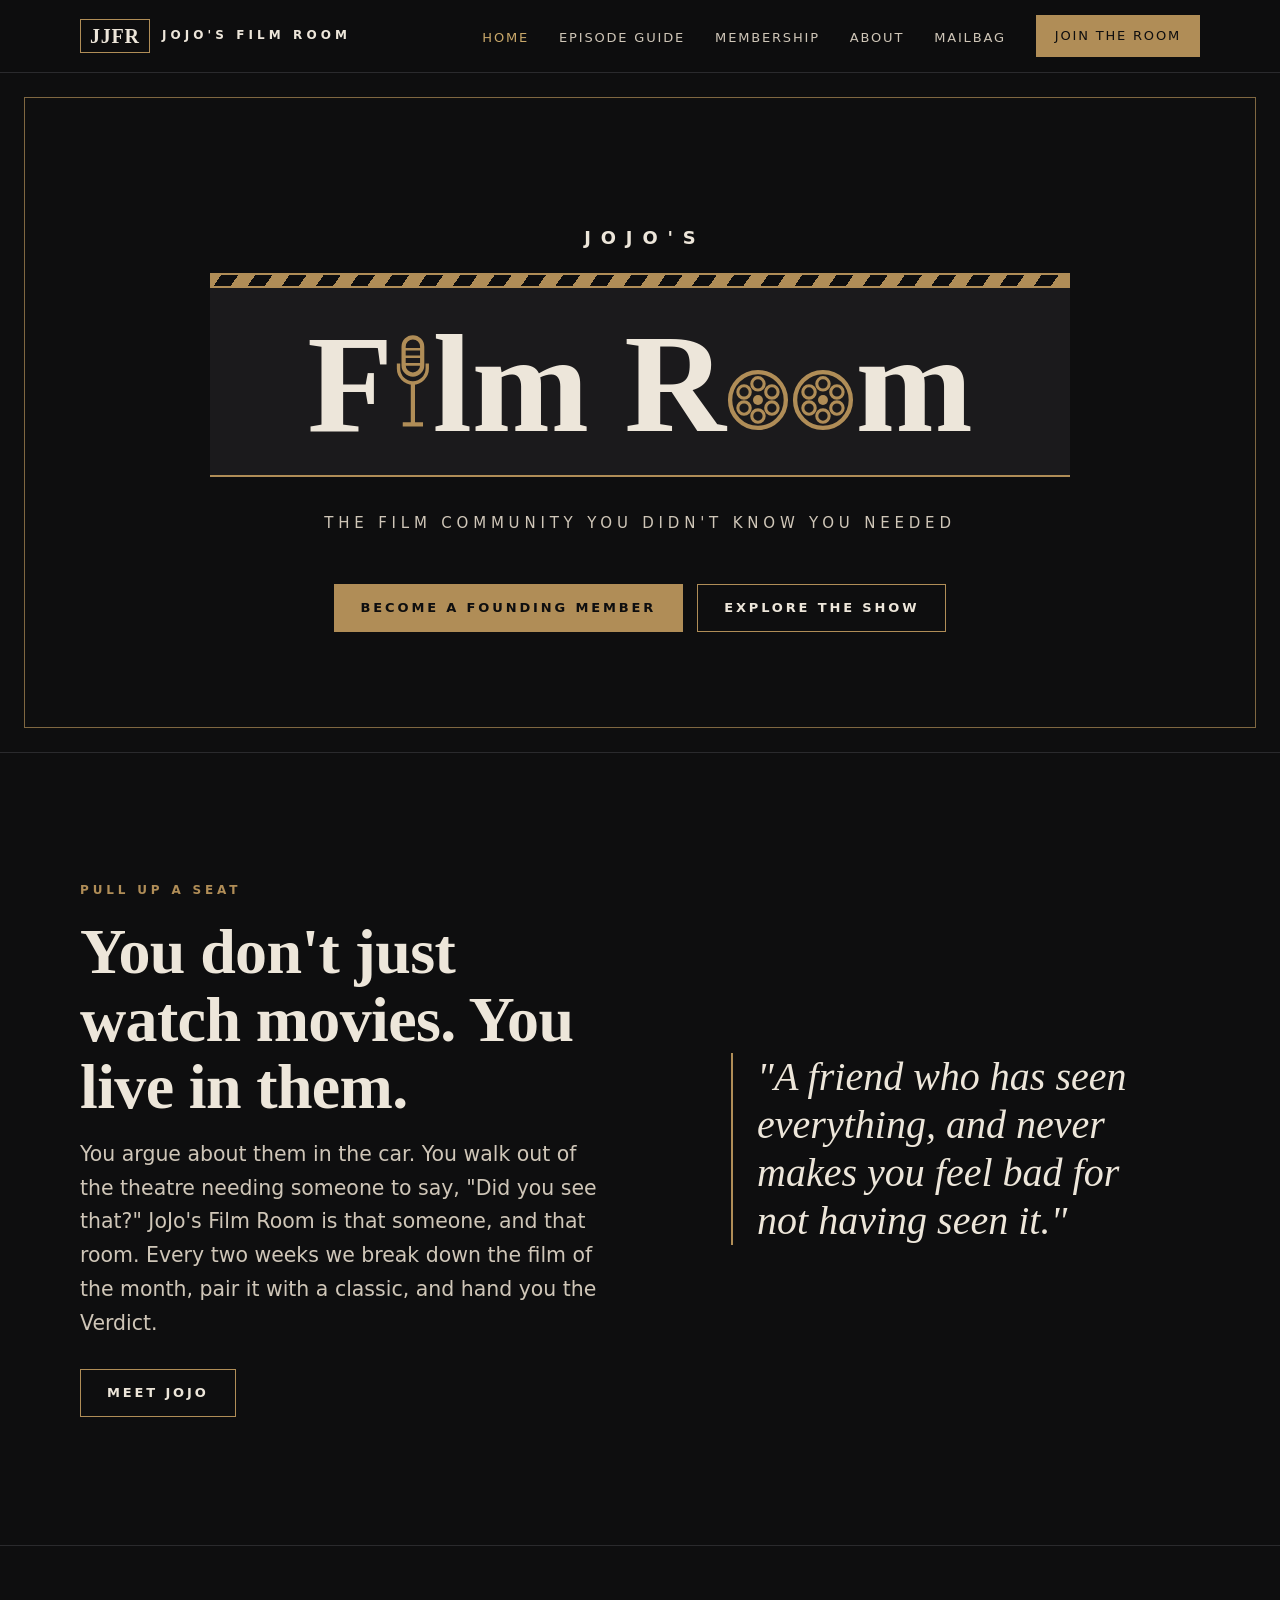
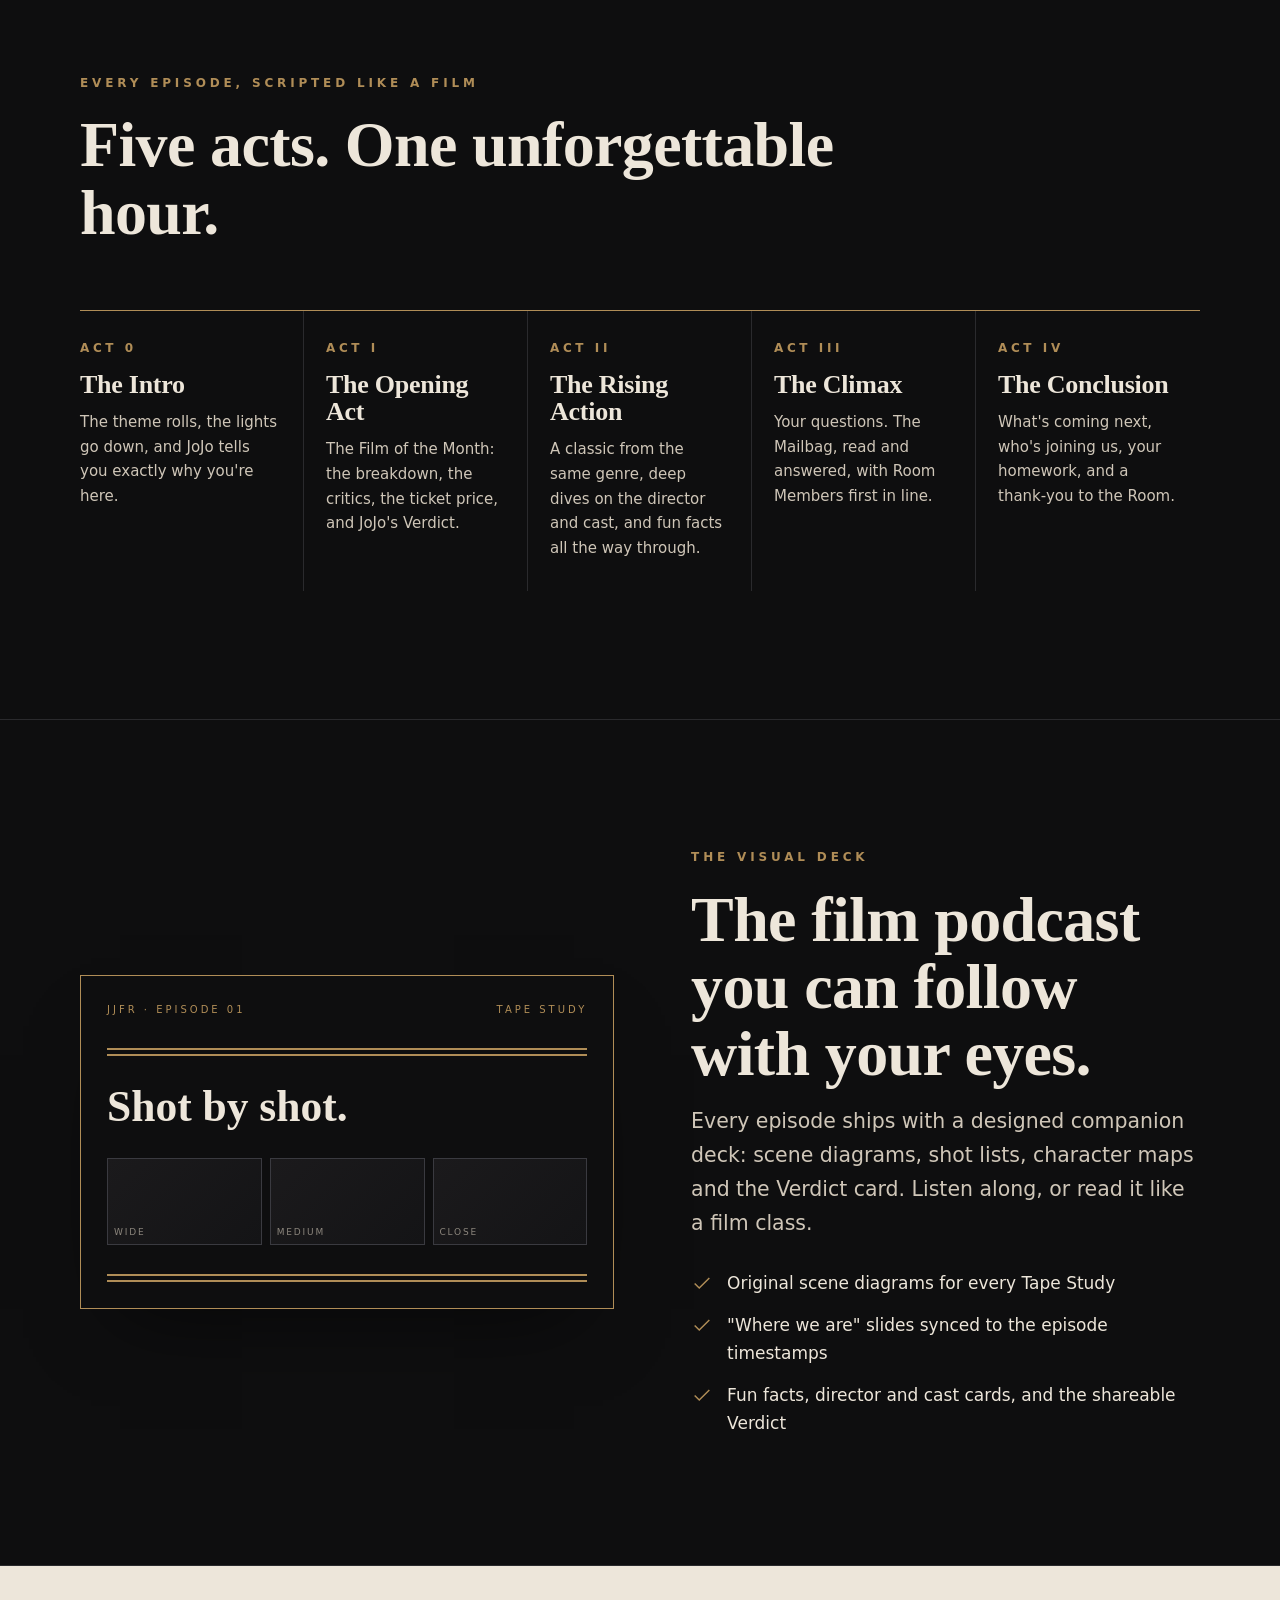
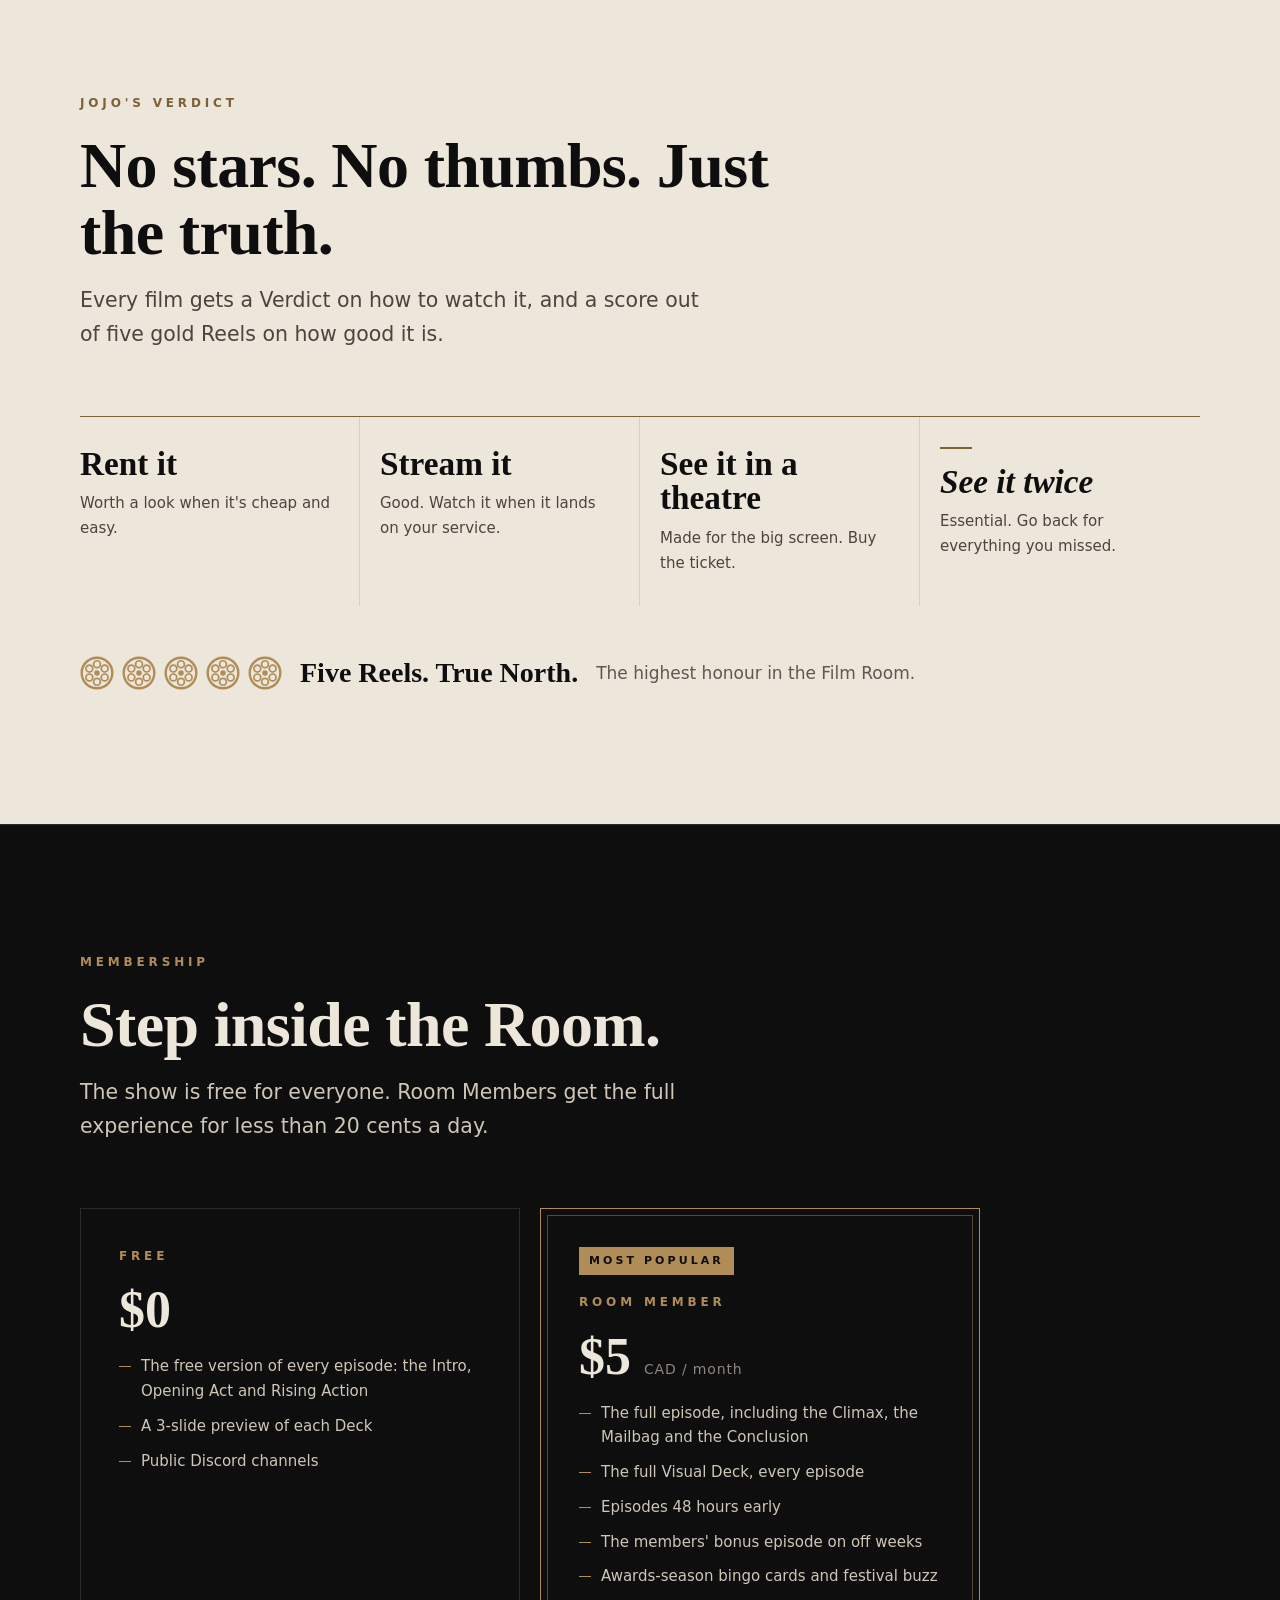
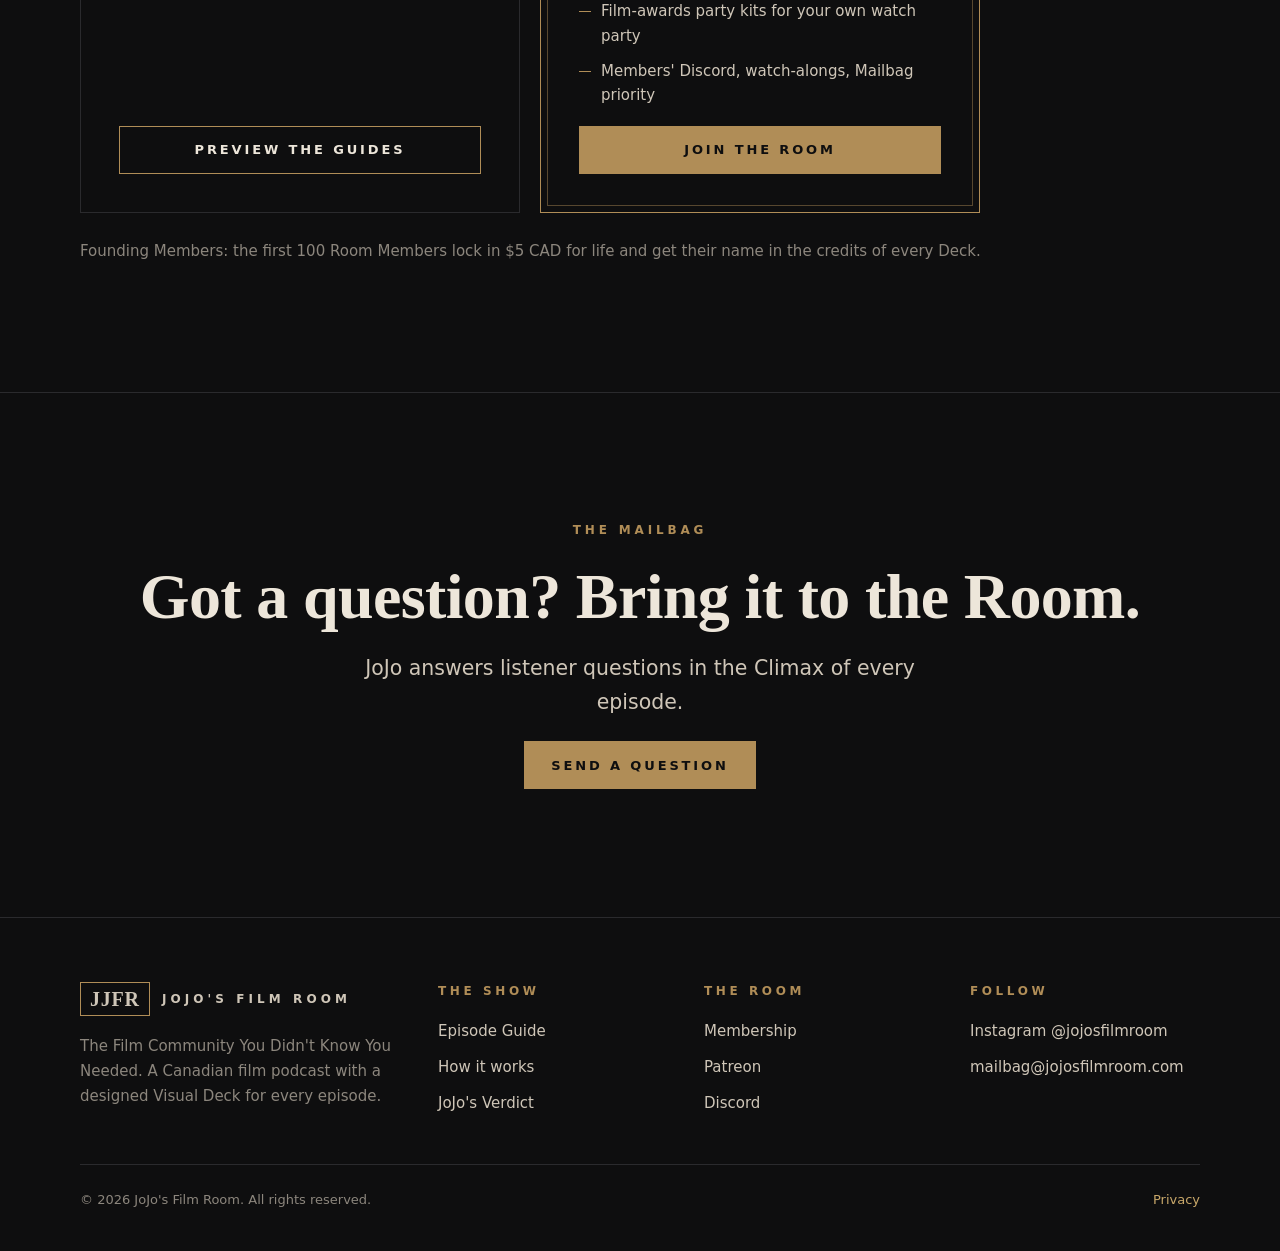
==== commit 71e22c0d: "Add files via upload" ====
--- a/index.html
+++ b/index.html
@@ -108,8 +108,8 @@
   <div class="wrap">
     <div class="sec-head"><span class="label">Membership</span><h2 id="h-member">Step inside the Room.</h2><p class="lede">The show is free for everyone. Room Members get the full experience for less than 20 cents a day.</p></div>
     <div class="tiers" style="grid-template-columns:repeat(auto-fit,minmax(min(100%,340px),1fr));max-width:900px">
-      <div class="tier"><span class="label">Free</span><div class="price">$0</div><ul><li>Every main episode, free</li><li>A 3-slide preview of each Deck</li><li>Public Discord channels</li></ul><a class="btn btn-line" href="episodes.html">Preview the guides</a></div>
-      <div class="tier feature"><span class="flag">Most popular</span><span class="label">Room Member</span><div class="price">$5 <small>CAD / month</small></div><ul><li>The full Visual Deck, every episode</li><li>Episodes 48 hours early</li><li>The members' bonus episode on off weeks</li><li>Awards-season bingo cards and festival buzz</li><li>Film-awards party kits for your own watch party</li><li>Members' Discord, watch-alongs, Mailbag priority</li></ul><a class="btn btn-gold" href="https://www.patreon.com/JJFR">Join the Room</a></div>
+      <div class="tier"><span class="label">Free</span><div class="price">$0</div><ul><li>The free version of every episode: the Intro, Opening Act and Rising Action</li><li>A 3-slide preview of each Deck</li><li>Public Discord channels</li></ul><a class="btn btn-line" href="episodes.html">Preview the guides</a></div>
+      <div class="tier feature"><span class="flag">Most popular</span><span class="label">Room Member</span><div class="price">$5 <small>CAD / month</small></div><ul><li>The full episode, including the Climax, the Mailbag and the Conclusion</li><li>The full Visual Deck, every episode</li><li>Episodes 48 hours early</li><li>The members' bonus episode on off weeks</li><li>Awards-season bingo cards and festival buzz</li><li>Film-awards party kits for your own watch party</li><li>Members' Discord, watch-alongs, Mailbag priority</li></ul><a class="btn btn-gold" href="https://www.patreon.com/JJFR">Join the Room</a></div>
     </div>
     <p class="muted" style="margin-top:26px;font-size:15px">Founding Members: the first 100 Room Members lock in $5 CAD for life and get their name in the credits of every Deck.</p>
   </div>
--- a/assets/site.css
+++ b/assets/site.css
@@ -0,0 +1,197 @@
+/* JoJo's Film Room — site styles. Brand: black & bone, trimmed in gold. */
+:root{
+  --black:#0E0E0F; --grey:#1B1A1C; --line:#2A2A2D; --bone:#EDE6DA; --bone-2:#CFC6B8;
+  --nitrate:#8C867D; --gold:#B08D57; --gold-hi:#C9A86A; --gold-deep:#7A6236;
+  --serif:'Cormorant Garamond',Georgia,'Times New Roman',serif;
+  --sans:'Inter',system-ui,-apple-system,'Segoe UI',Roboto,sans-serif;
+  --wrap:1200px; --gut:clamp(16px,4vw,40px);
+}
+*,*::before,*::after{box-sizing:border-box}
+html{scroll-behavior:smooth;-webkit-text-size-adjust:100%}
+body{margin:0;background:var(--black);color:var(--bone);font-family:var(--sans);font-size:17px;line-height:1.65;-webkit-font-smoothing:antialiased;overflow-x:hidden}
+img,svg{display:block;max-width:100%}
+a{color:var(--gold-hi);text-decoration:none}
+a:hover{color:var(--bone)}
+:focus-visible{outline:2px solid var(--gold-hi);outline-offset:3px}
+.skip{position:absolute;left:-999px;top:8px;background:var(--gold);color:var(--black);padding:8px 14px;z-index:100}
+.skip:focus{left:8px}
+.wrap{max-width:var(--wrap);margin:0 auto;padding:0 var(--gut)}
+.label{font-size:12px;font-weight:600;letter-spacing:.32em;text-transform:uppercase;color:var(--gold)}
+.serif{font-family:var(--serif);font-weight:600}
+h1,h2,h3{font-family:var(--serif);font-weight:600;line-height:1.05;margin:0;letter-spacing:-.01em}
+h1{font-size:clamp(48px,8vw,104px)}
+h2{font-size:clamp(36px,5vw,64px)}
+h3{font-size:clamp(24px,2.6vw,32px)}
+p{margin:0}
+.lede{font-size:clamp(18px,1.6vw,21px);color:var(--bone-2);max-width:640px}
+.muted{color:var(--nitrate)}
+
+/* Buttons */
+.btn{display:inline-flex;align-items:center;justify-content:center;gap:10px;min-height:48px;padding:0 26px;font-family:var(--sans);font-size:13px;font-weight:600;letter-spacing:.22em;text-transform:uppercase;border:1px solid var(--gold);transition:background .25s,color .25s,border-color .25s}
+.btn-gold{background:var(--gold);color:var(--black)}
+.btn-gold:hover{background:var(--gold-hi);border-color:var(--gold-hi);color:var(--black)}
+.btn-line{color:var(--bone)}
+.btn-line:hover{background:var(--gold);color:var(--black)}
+.btn-row{display:flex;flex-wrap:wrap;gap:14px}
+
+/* Header */
+.site-header{position:sticky;top:0;z-index:50;background:rgba(14,14,15,.92);backdrop-filter:blur(10px);-webkit-backdrop-filter:blur(10px);border-bottom:1px solid var(--line)}
+.nav{display:flex;align-items:center;justify-content:space-between;height:72px}
+.brand{display:flex;align-items:center;gap:12px;color:var(--bone)}
+.brand .mono{font-family:var(--serif);font-weight:600;font-size:20px;letter-spacing:.04em;border:1px solid var(--gold);padding:6px 9px;line-height:1}
+.brand .name{font-size:12px;font-weight:600;letter-spacing:.34em;text-transform:uppercase}
+.menu{display:flex;align-items:center;gap:30px;list-style:none;margin:0;padding:0}
+.menu a{color:var(--bone-2);font-size:13px;font-weight:500;letter-spacing:.14em;text-transform:uppercase}
+.menu a:hover,.menu a[aria-current="page"]{color:var(--gold-hi)}
+.menu .btn{min-height:42px;padding:0 18px;color:var(--black)}
+.menu-toggle{display:none;background:none;border:1px solid var(--line);color:var(--bone);width:48px;height:48px;align-items:center;justify-content:center;cursor:pointer}
+@media (max-width:900px){
+  .menu-toggle{display:inline-flex}
+  .menu{position:fixed;inset:72px 0 auto 0;flex-direction:column;align-items:stretch;gap:0;background:var(--black);border-bottom:1px solid var(--line);padding:8px var(--gut) 24px;display:none}
+  .menu.open{display:flex}
+  .menu li a{display:block;padding:16px 0;border-bottom:1px solid var(--line);font-size:15px}
+  .menu li:last-child a{margin-top:18px;border:1px solid var(--gold);text-align:center}
+}
+
+/* Letterbox wordmark */
+.wordmark{display:flex;flex-direction:column;align-items:center;text-align:center}
+.wordmark .jojos{font-size:clamp(13px,1.4vw,18px);font-weight:600;letter-spacing:.55em;padding-left:.55em;text-transform:uppercase}
+.clapbar{width:100%;height:clamp(10px,1.2vw,16px);margin-top:clamp(12px,1.6vw,20px);border:2px solid var(--gold);background:repeating-linear-gradient(-55deg,var(--gold) 0 14px,var(--black) 14px 28px)}
+.wordmark .band{width:100%;background:var(--grey);padding:clamp(14px,2vw,28px) clamp(10px,3vw,40px) clamp(10px,1.6vw,22px)}
+.wordmark .fr{font-family:var(--serif);font-weight:600;font-size:clamp(56px,11vw,150px);line-height:1;white-space:nowrap}
+.wordmark .fr svg{display:inline-block}
+.wordmark .rule{width:100%;height:2px;background:var(--gold)}
+.ico-mic{width:.24em;height:.7em;margin:0 .02em;vertical-align:baseline}
+.ico-reel{width:.44em;height:.44em;margin:0 .01em;vertical-align:baseline}
+
+/* Hero */
+.hero{position:relative;padding:clamp(72px,12vw,150px) 0 clamp(64px,10vw,120px);border-bottom:1px solid var(--line);overflow:hidden}
+.hero::before{content:"";position:absolute;inset:clamp(10px,2vw,24px);border:1px solid var(--gold);pointer-events:none;opacity:.7}
+.hero .wordmark{max-width:860px;margin:0 auto}
+.hero .tag{margin-top:clamp(22px,3vw,34px);font-size:clamp(12px,1.3vw,15px);font-weight:500;letter-spacing:.32em;text-transform:uppercase;color:var(--bone-2)}
+.hero .btn-row{justify-content:center;margin-top:clamp(30px,4vw,48px)}
+.countdown{display:flex;justify-content:center;gap:clamp(14px,3vw,36px);margin-top:clamp(36px,5vw,56px)}
+.countdown div{text-align:center;min-width:64px}
+.countdown b{display:block;font-family:var(--serif);font-weight:600;font-size:clamp(36px,5vw,56px);line-height:1;color:var(--bone)}
+.countdown span{font-size:11px;letter-spacing:.3em;text-transform:uppercase;color:var(--nitrate)}
+.premiere{margin-top:14px;text-align:center;font-size:13px;letter-spacing:.2em;text-transform:uppercase;color:var(--gold)}
+
+/* Sections */
+section{padding:clamp(72px,10vw,130px) 0;border-bottom:1px solid var(--line)}
+.sec-head{display:flex;flex-direction:column;gap:18px;margin-bottom:clamp(40px,5vw,64px);max-width:760px}
+.bone{background:var(--bone);color:var(--black)}
+.bone .label{color:var(--gold-deep)} .bone .lede{color:#4A453E} .bone .muted{color:#5E5850}
+.bone .btn-line{color:var(--black);border-color:var(--black)} .bone .btn-line:hover{background:var(--black);color:var(--bone)}
+
+/* Acts */
+.acts{display:grid;grid-template-columns:repeat(5,minmax(0,1fr));border-top:1px solid var(--gold)}
+.act{padding:28px 22px 30px 0;border-right:1px solid var(--line);display:flex;flex-direction:column;gap:12px}
+.act:last-child{border-right:0}
+.act .num{font-size:12px;font-weight:600;letter-spacing:.3em;color:var(--gold)}
+.act h3{font-size:26px}
+.act p{font-size:15px;color:var(--bone-2)}
+.act + .act{padding-left:22px}
+@media (max-width:1000px){.acts{grid-template-columns:repeat(2,minmax(0,1fr))}.act{border-right:0;border-bottom:1px solid var(--line);padding:24px 0!important}.act:nth-child(odd){padding-right:20px!important}}
+@media (max-width:600px){.acts{grid-template-columns:1fr}}
+
+/* Feature split */
+.split{display:grid;grid-template-columns:minmax(0,1.05fr) minmax(0,1fr);gap:clamp(36px,6vw,90px);align-items:center}
+@media (max-width:900px){.split{grid-template-columns:1fr}}
+.deck-mock{aspect-ratio:16/10;background:var(--black);border:1px solid var(--gold);padding:clamp(14px,2.4vw,26px);display:flex;flex-direction:column;justify-content:space-between;box-shadow:0 40px 80px -40px rgba(0,0,0,.6)}
+.deck-mock .top{display:flex;justify-content:space-between;align-items:center;font-size:10px;letter-spacing:.3em;text-transform:uppercase;color:var(--gold)}
+.deck-mock .bars{height:8px;border-top:2px solid var(--gold);border-bottom:2px solid var(--gold)}
+.deck-mock .title{font-family:var(--serif);font-weight:600;font-size:clamp(26px,3.4vw,44px);color:var(--bone);line-height:1}
+.deck-mock .diagram{display:grid;grid-template-columns:repeat(3,minmax(0,1fr));gap:8px}
+.deck-mock .diagram i{display:block;aspect-ratio:16/9;border:1px solid #3A3A40;background:linear-gradient(135deg,#1B1A1C,#141416);position:relative}
+.deck-mock .diagram i::after{content:attr(data-s);position:absolute;left:6px;bottom:4px;font-style:normal;font-size:9px;letter-spacing:.2em;color:var(--nitrate)}
+.ticks{list-style:none;margin:28px 0 0;padding:0;display:grid;gap:14px}
+.ticks li{display:flex;gap:14px;align-items:flex-start}
+.ticks svg{flex:none;width:22px;height:22px;margin-top:3px}
+
+/* Verdict */
+.verdict{display:grid;grid-template-columns:repeat(4,minmax(0,1fr));gap:0;border-top:1px solid var(--gold-deep)}
+.verdict div{padding:30px 20px 30px 0;border-right:1px solid #D9CFBC}
+.verdict div:last-child{border-right:0}
+.verdict div + div{padding-left:20px}
+.verdict b{display:block;font-family:var(--serif);font-weight:600;font-size:clamp(26px,2.6vw,34px);line-height:1.05}
+.verdict .top b{font-style:italic}
+.verdict .top b::before{content:"";display:block;width:32px;height:2px;background:var(--gold-deep);margin-bottom:16px}
+.verdict span{display:block;margin-top:10px;font-size:15px;color:#4A453E}
+@media (max-width:800px){.verdict{grid-template-columns:1fr 1fr}.verdict div{border-right:0;border-bottom:1px solid #D9CFBC;padding:22px 0!important}}
+.reels{display:flex;align-items:center;gap:18px;flex-wrap:wrap;margin-top:44px}
+.reels .row{display:flex;gap:8px}
+.reels svg{width:34px;height:34px}
+
+/* Tiers */
+.tiers{display:grid;grid-template-columns:repeat(3,minmax(0,1fr));gap:20px}
+@media (max-width:960px){.tiers{grid-template-columns:1fr}}
+.tier{border:1px solid var(--line);padding:clamp(26px,3vw,38px);display:flex;flex-direction:column;gap:18px;background:var(--black)}
+.tier.feature{border-color:var(--gold);box-shadow:inset 0 0 0 6px var(--black),inset 0 0 0 7px rgba(176,141,87,.45)}
+.tier .price{font-family:var(--serif);font-weight:600;font-size:52px;line-height:1}
+.tier .price small{font-family:var(--sans);font-size:14px;font-weight:500;color:var(--nitrate);letter-spacing:.06em}
+.tier ul{list-style:none;margin:0;padding:0;display:grid;gap:10px;font-size:15px;color:var(--bone-2)}
+.tier li{display:flex;gap:10px}
+.tier li::before{content:"";flex:none;width:12px;height:1px;background:var(--gold);margin-top:12px}
+.tier .btn{margin-top:auto}
+.flag{align-self:flex-start;font-size:11px;font-weight:600;letter-spacing:.28em;text-transform:uppercase;color:var(--black);background:var(--gold);padding:5px 10px}
+
+/* Episodes */
+.ep-grid{display:grid;grid-template-columns:repeat(3,minmax(0,1fr));gap:20px}
+@media (max-width:960px){.ep-grid{grid-template-columns:repeat(2,minmax(0,1fr))}}
+@media (max-width:620px){.ep-grid{grid-template-columns:1fr}}
+.ep{border:1px solid var(--line);display:flex;flex-direction:column}
+.ep .art{aspect-ratio:1/1;background:var(--black);border-bottom:1px solid var(--line);display:flex;flex-direction:column;align-items:center;justify-content:center;gap:10px;box-shadow:inset 0 0 0 14px var(--black),inset 0 0 0 15px rgba(176,141,87,.6)}
+.ep .art .n{font-family:var(--serif);font-weight:600;font-size:88px;line-height:1}
+.ep .art .bars{width:56%;height:10px;border-top:2px solid var(--gold);border-bottom:2px solid var(--gold)}
+.ep .body{padding:24px;display:flex;flex-direction:column;gap:10px;flex-grow:1}
+.ep .meta{font-size:12px;letter-spacing:.22em;text-transform:uppercase;color:var(--gold)}
+.ep h3{font-size:28px}
+.ep p{font-size:15px;color:var(--bone-2)}
+.listen{display:flex;flex-wrap:wrap;gap:10px;margin-top:6px}
+.listen a{font-size:12px;letter-spacing:.16em;text-transform:uppercase;border:1px solid var(--line);padding:8px 12px;color:var(--bone-2)}
+.listen a:hover{border-color:var(--gold);color:var(--bone)}
+
+/* Page hero (inner pages) */
+.page-hero{padding:clamp(70px,10vw,120px) 0 clamp(50px,7vw,80px);border-bottom:1px solid var(--line)}
+.page-hero .wrap{display:flex;flex-direction:column;gap:22px}
+.page-hero .bars{width:120px;height:12px;border-top:2px solid var(--gold);border-bottom:2px solid var(--gold)}
+
+/* Prose */
+.prose{max-width:720px;display:grid;gap:22px;font-size:18px;color:var(--bone-2)}
+.prose h2{color:var(--bone);font-size:clamp(30px,3.4vw,42px);margin-top:18px}
+.prose strong{color:var(--bone)}
+.quote{font-family:var(--serif);font-style:italic;font-size:clamp(28px,3.2vw,40px);line-height:1.2;color:var(--bone);border-left:2px solid var(--gold);padding-left:24px}
+
+/* FAQ */
+.faq{max-width:820px;border-top:1px solid var(--line)}
+.faq details{border-bottom:1px solid var(--line);padding:22px 0}
+.faq summary{cursor:pointer;list-style:none;display:flex;justify-content:space-between;gap:20px;font-family:var(--serif);font-weight:600;font-size:24px;min-height:44px;align-items:center}
+.faq summary::-webkit-details-marker{display:none}
+.faq summary::after{content:"+";color:var(--gold);font-family:var(--sans);font-size:26px;font-weight:300}
+.faq details[open] summary::after{content:"–"}
+.faq details p{margin-top:12px;color:var(--bone-2);max-width:680px}
+
+/* Mailbag card */
+.mail-card{border:1px solid var(--gold);padding:clamp(28px,4vw,56px);display:grid;gap:22px;max-width:820px}
+.mail-card .addr{font-family:var(--serif);font-weight:600;font-size:clamp(26px,4vw,44px);word-break:break-word;color:var(--bone)}
+
+/* CTA band */
+.cta{text-align:center}
+.cta .wrap{display:flex;flex-direction:column;align-items:center;gap:22px}
+.cta .lede{margin:0 auto}
+
+/* Footer */
+.site-footer{padding:64px 0 40px;background:var(--black)}
+.foot{display:grid;grid-template-columns:1.4fr 1fr 1fr 1fr;gap:36px}
+@media (max-width:900px){.foot{grid-template-columns:1fr 1fr}}
+@media (max-width:520px){.foot{grid-template-columns:1fr}}
+.foot h4{margin:0 0 14px;font-size:12px;font-weight:600;letter-spacing:.3em;text-transform:uppercase;color:var(--gold)}
+.foot ul{list-style:none;margin:0;padding:0;display:grid;gap:8px}
+.foot a{color:var(--bone-2);font-size:15px}
+.foot a:hover{color:var(--gold-hi)}
+.legal{display:flex;flex-wrap:wrap;justify-content:space-between;gap:12px;margin-top:48px;padding-top:24px;border-top:1px solid var(--line);font-size:13px;color:var(--nitrate)}
+
+/* Reveal on scroll */
+.reveal{opacity:0;transform:translateY(18px);transition:opacity .8s ease,transform .8s ease}
+.reveal.in{opacity:1;transform:none}
+@media (prefers-reduced-motion:reduce){.reveal{opacity:1;transform:none;transition:none}html{scroll-behavior:auto}}
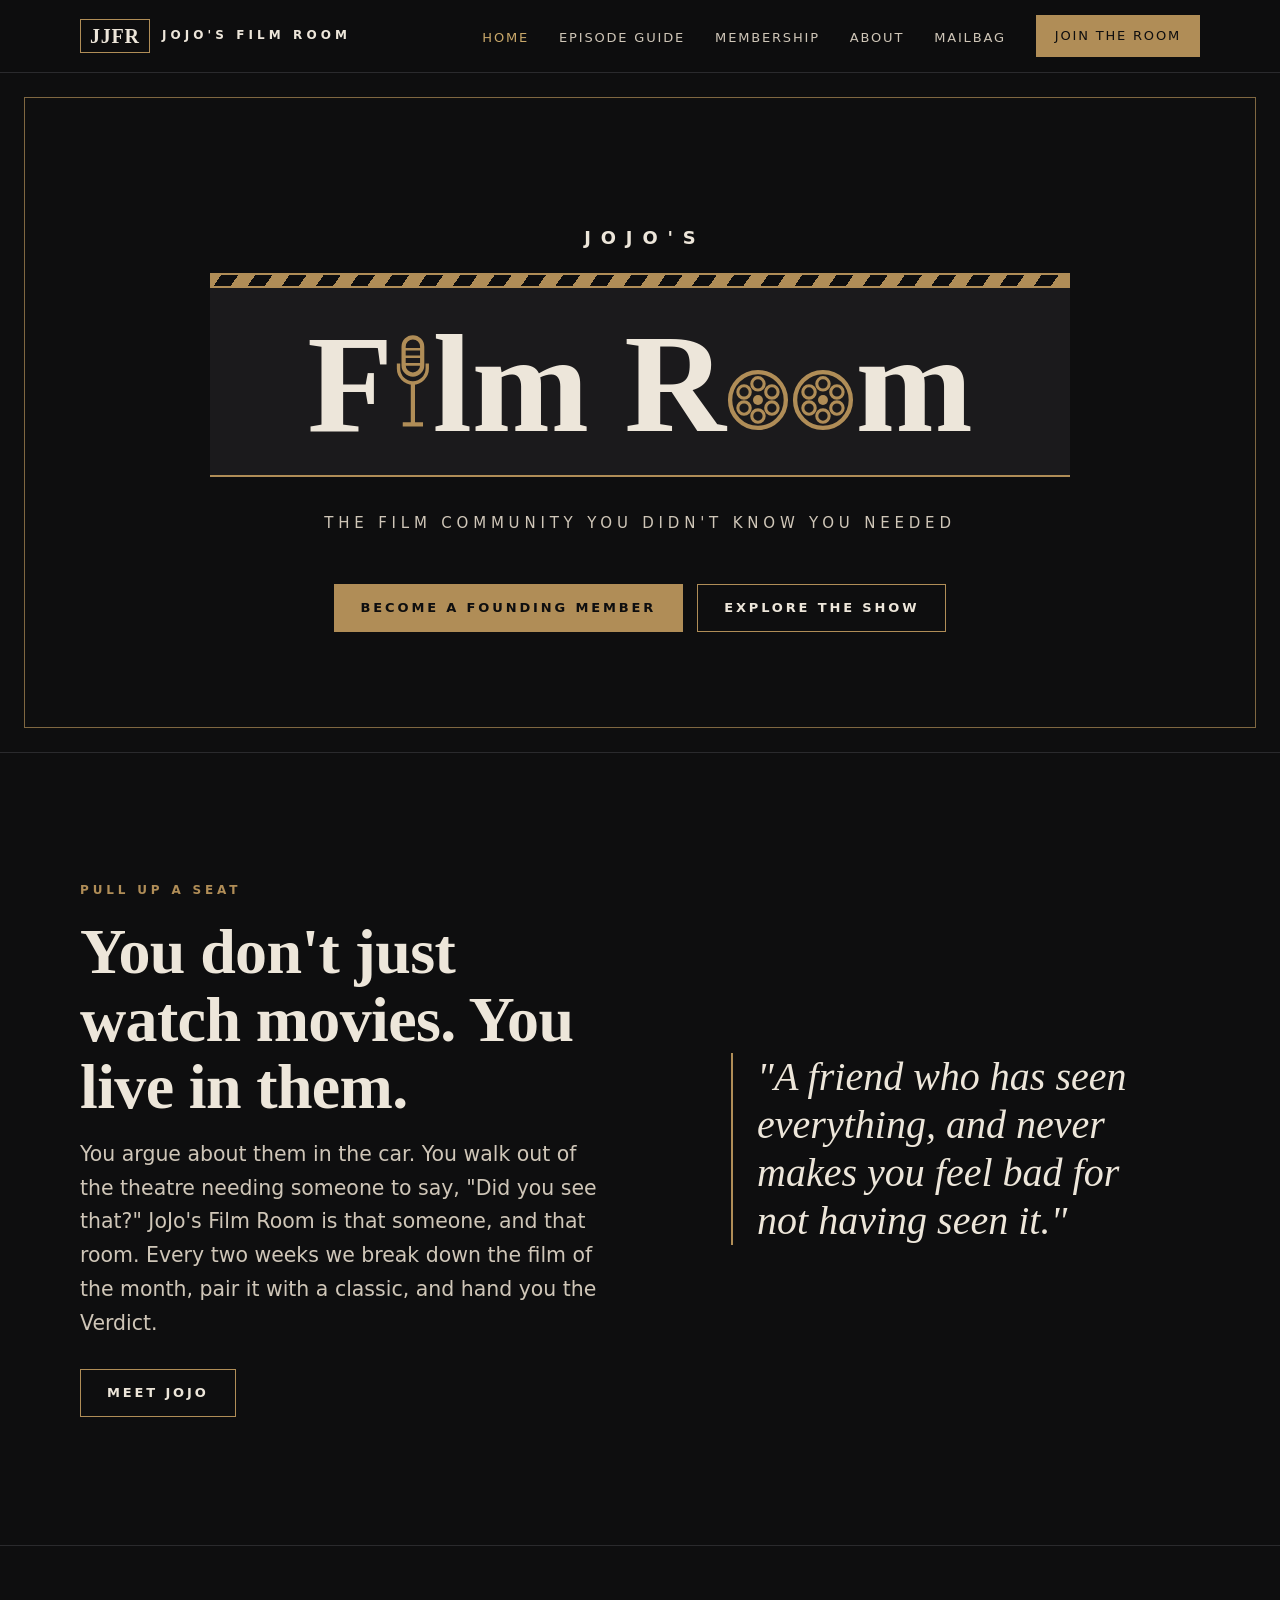
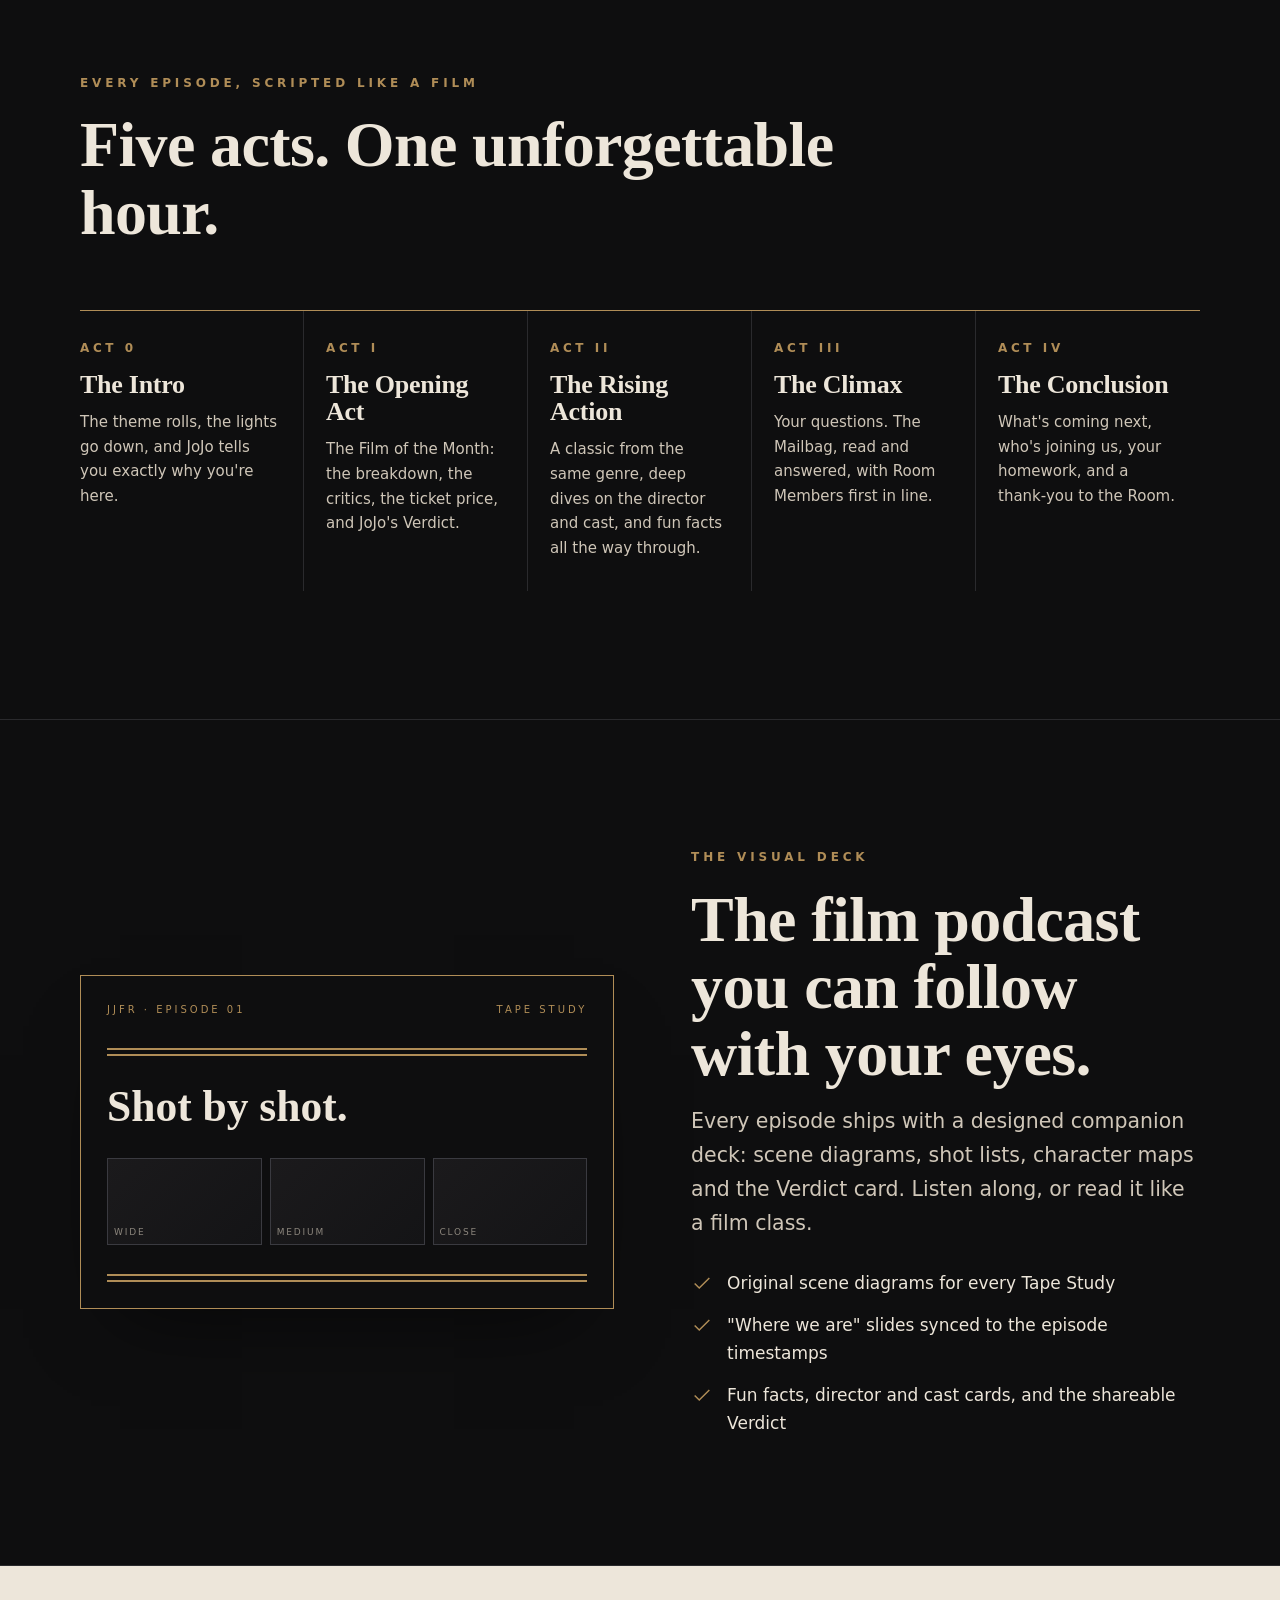
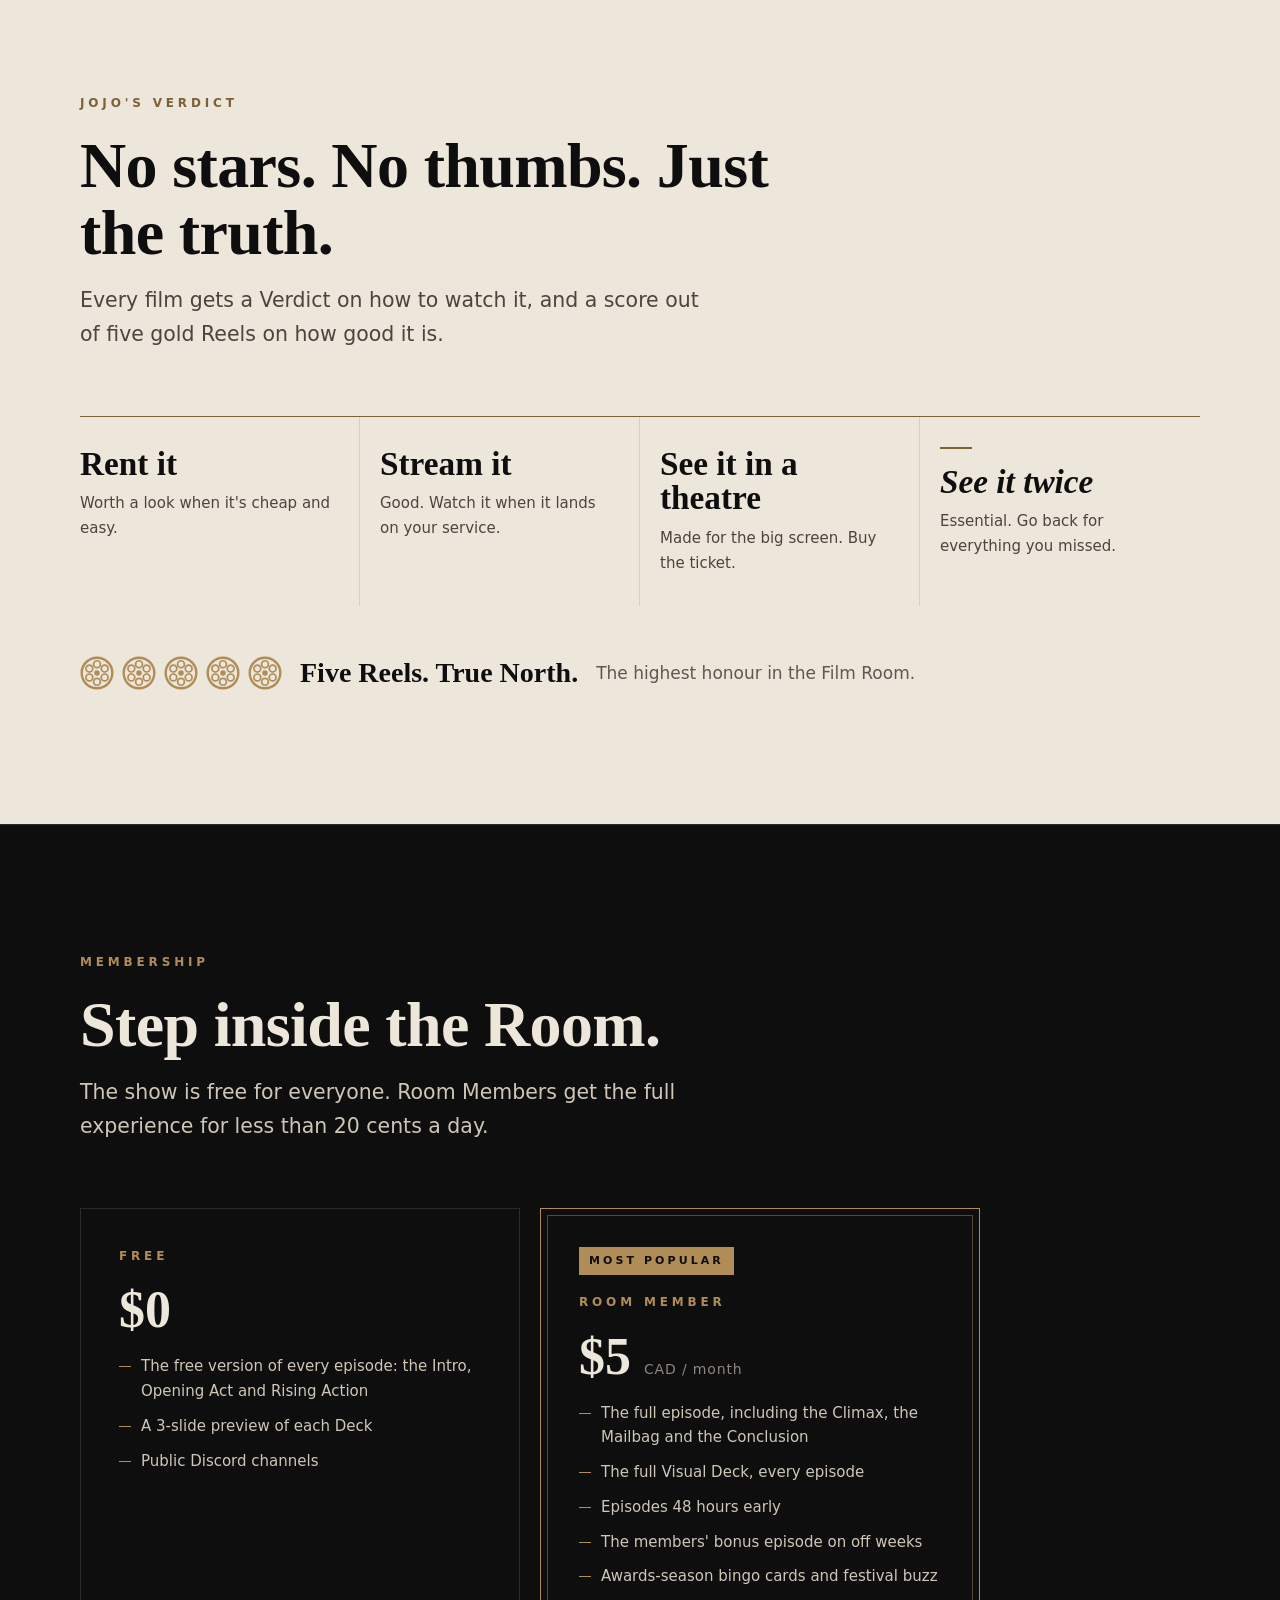
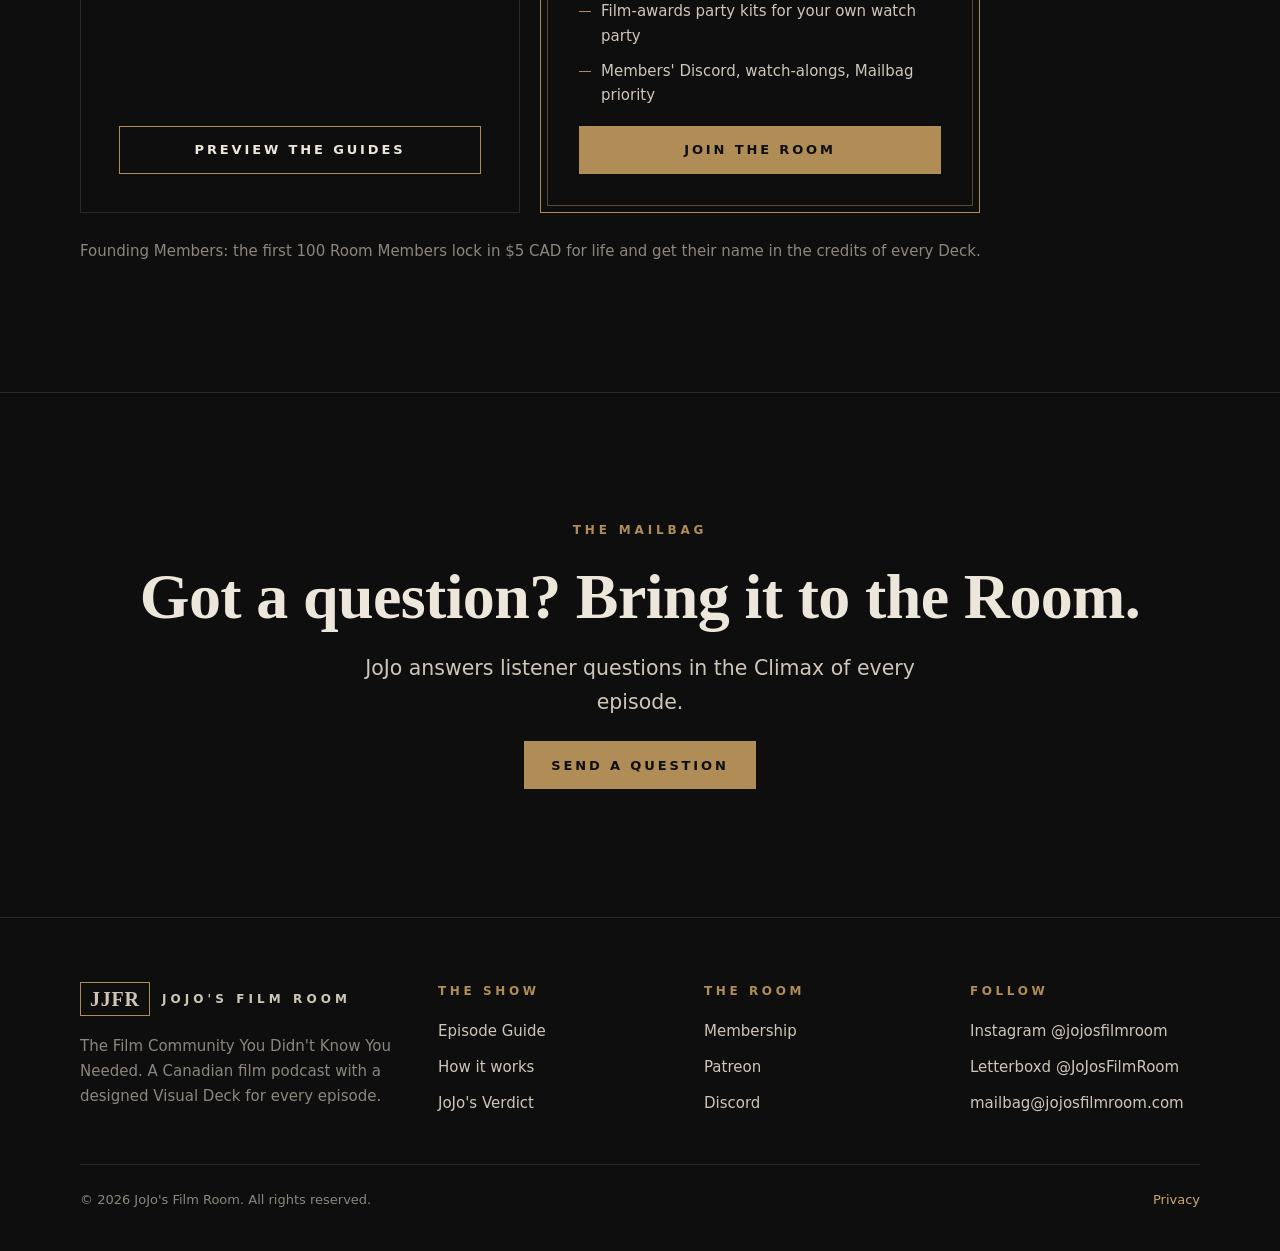
==== commit 976e30fa: "Add Letterboxd links (footer + Episode Guide)" ====
--- a/index.html
+++ b/index.html
@@ -128,7 +128,7 @@
       </div>
       <div><h4>The Show</h4><ul><li><a href="episodes.html">Episode Guide</a></li><li><a href="index.html#format">How it works</a></li><li><a href="index.html#verdict">JoJo's Verdict</a></li></ul></div>
       <div><h4>The Room</h4><ul><li><a href="membership.html">Membership</a></li><li><a href="https://www.patreon.com/JJFR">Patreon</a></li><li><a href="https://discord.gg/S4rSVF29">Discord</a></li></ul></div>
-      <div><h4>Follow</h4><ul><li><a href="https://www.instagram.com/jojosfilmroom">Instagram @jojosfilmroom</a></li><li><a href="mailto:mailbag@jojosfilmroom.com">mailbag@jojosfilmroom.com</a></li></ul></div>
+      <div><h4>Follow</h4><ul><li><a href="https://www.instagram.com/jojosfilmroom">Instagram @jojosfilmroom</a></li><li><a href="https://letterboxd.com/jojosfilmroom/" target="_blank" rel="noopener">Letterboxd @JoJosFilmRoom</a></li><li><a href="mailto:mailbag@jojosfilmroom.com">mailbag@jojosfilmroom.com</a></li></ul></div>
     </div>
     <div class="legal"><span>&copy; <span data-year>2026</span> JoJo's Film Room. All rights reserved.</span><span><a href="privacy.html">Privacy</a></span></div>
   </div>
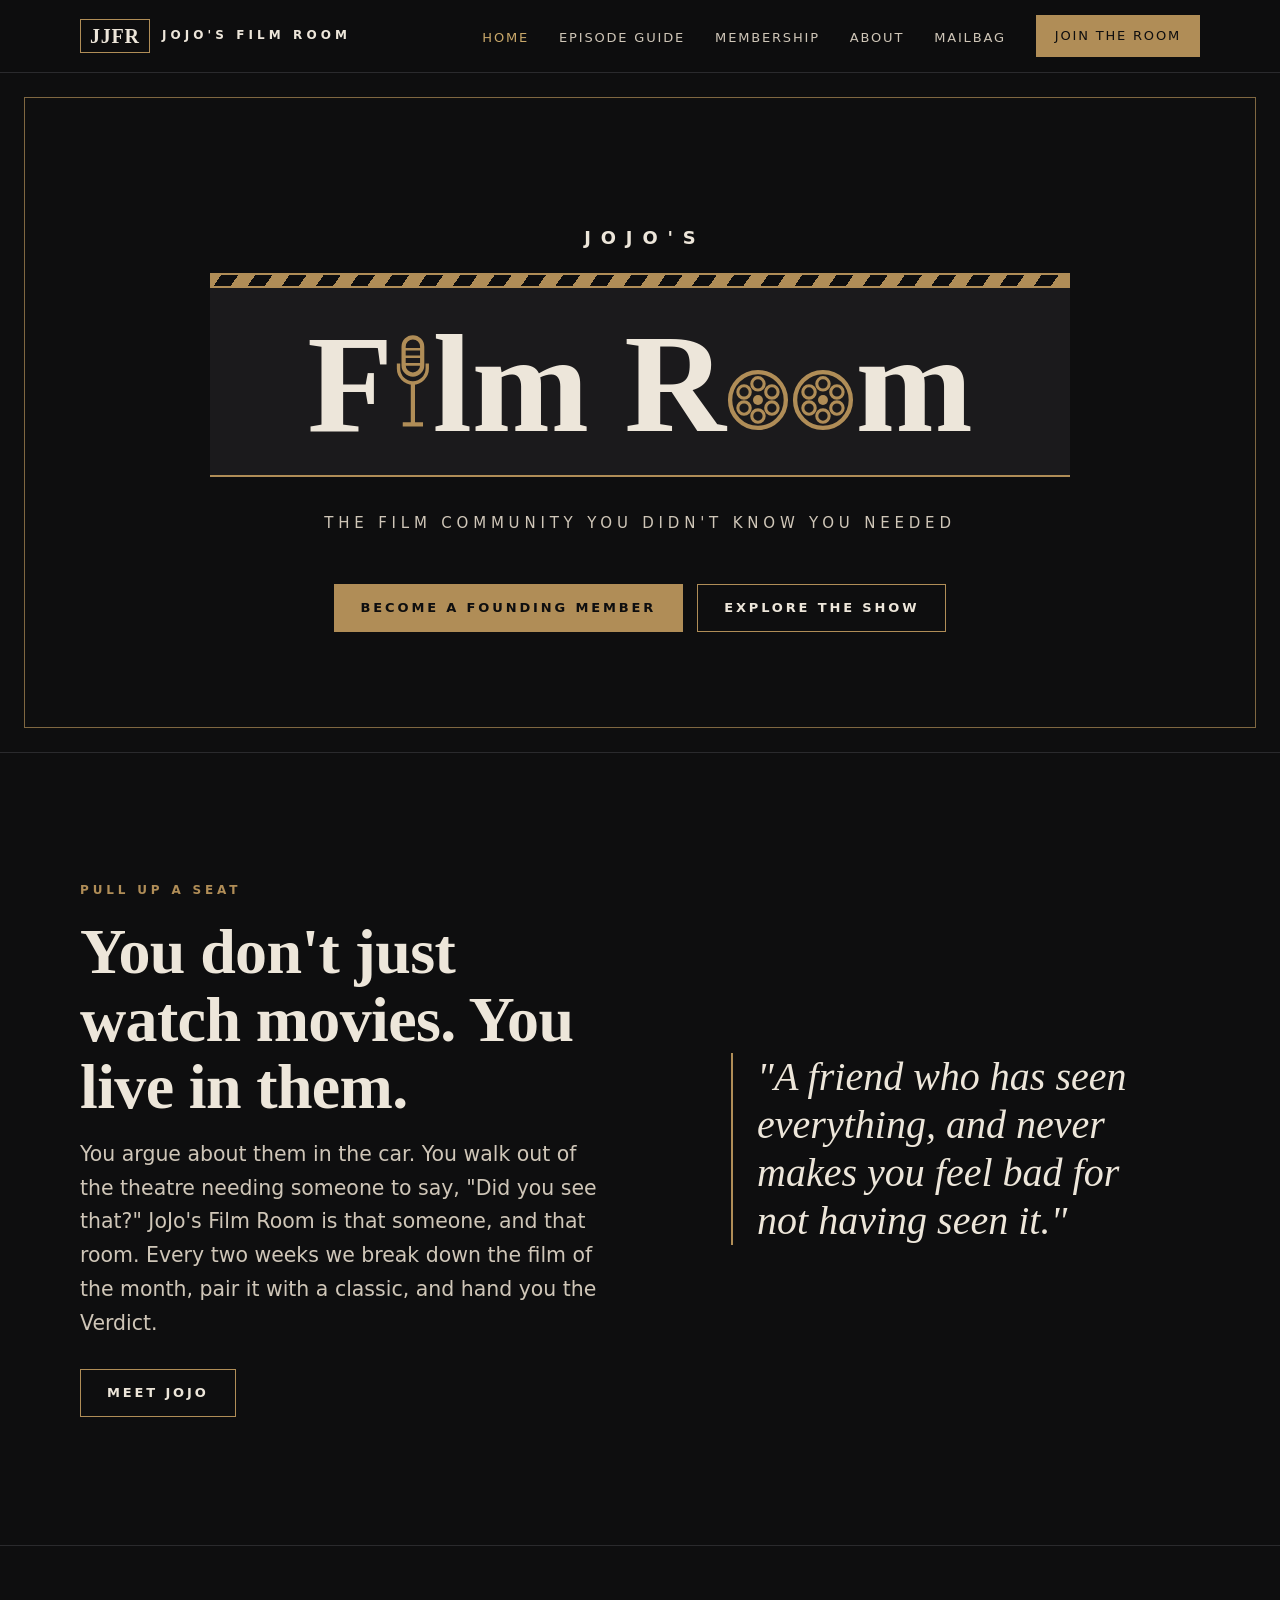
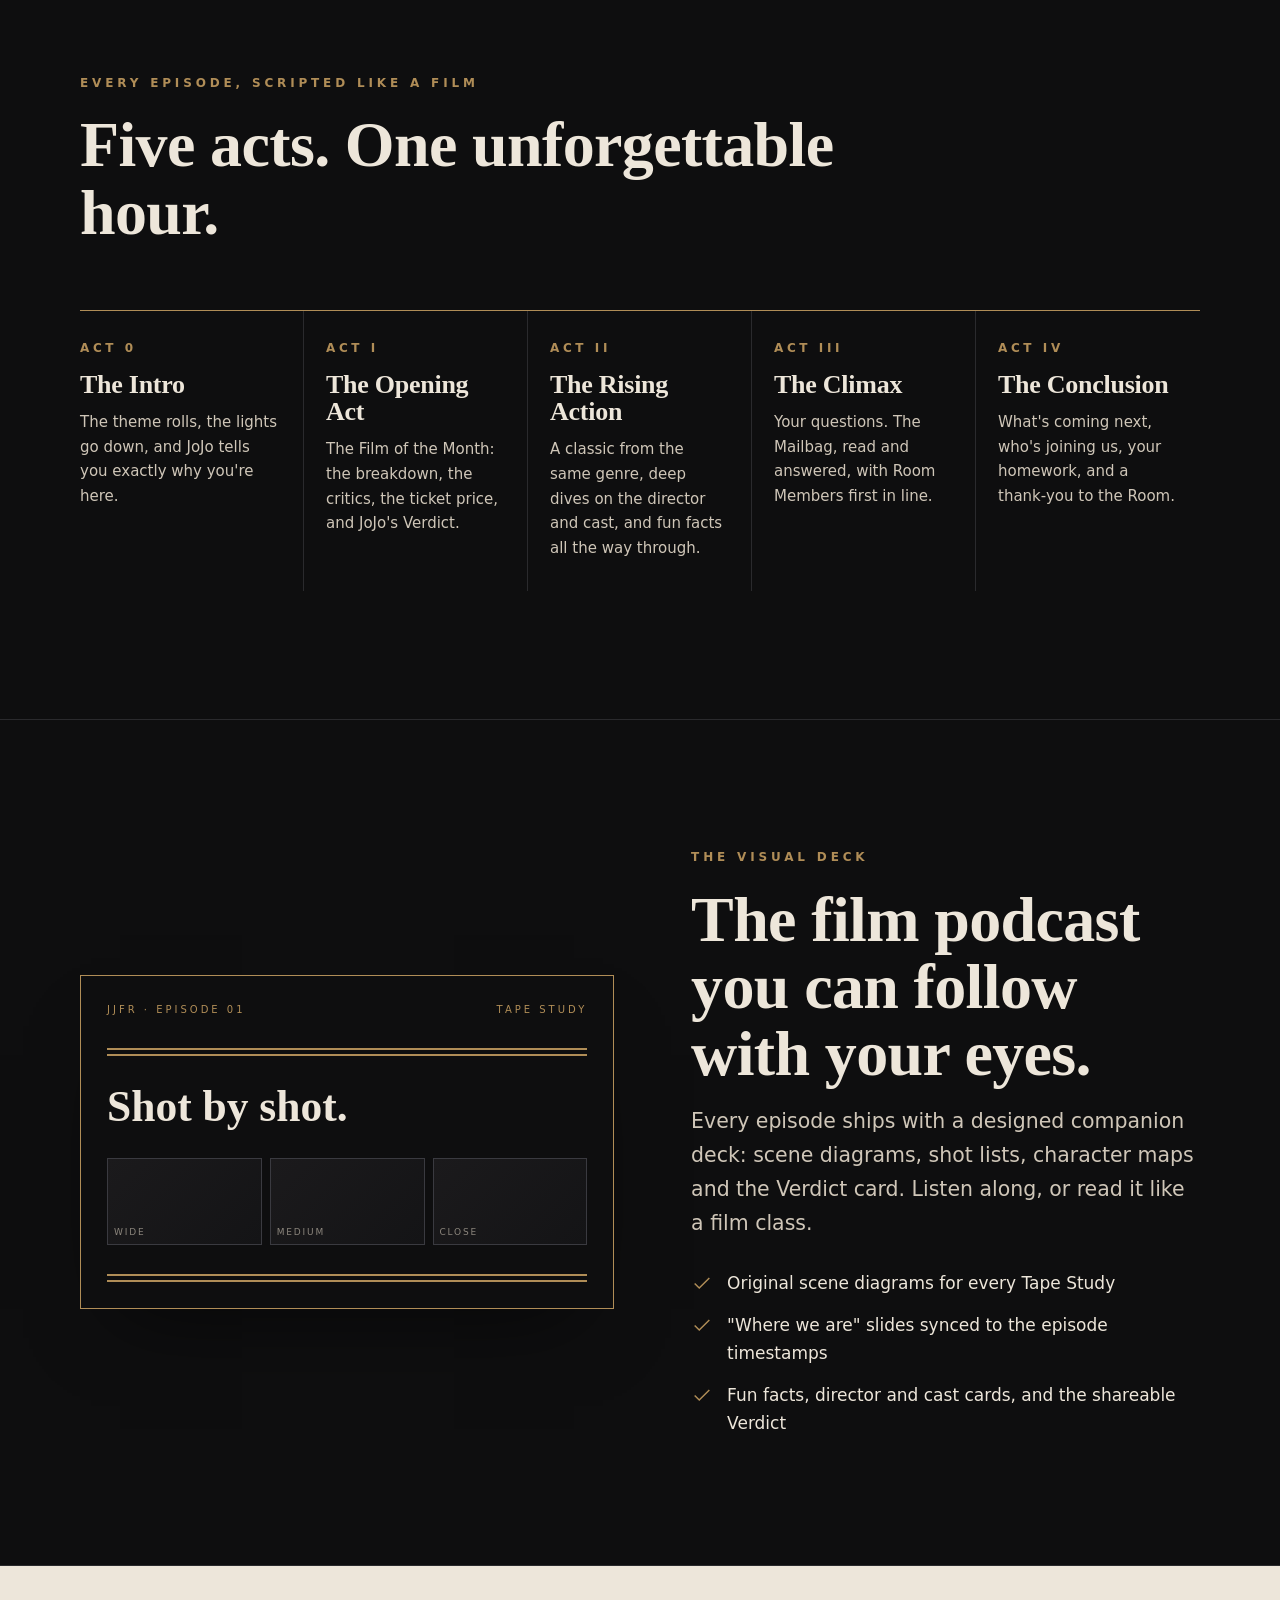
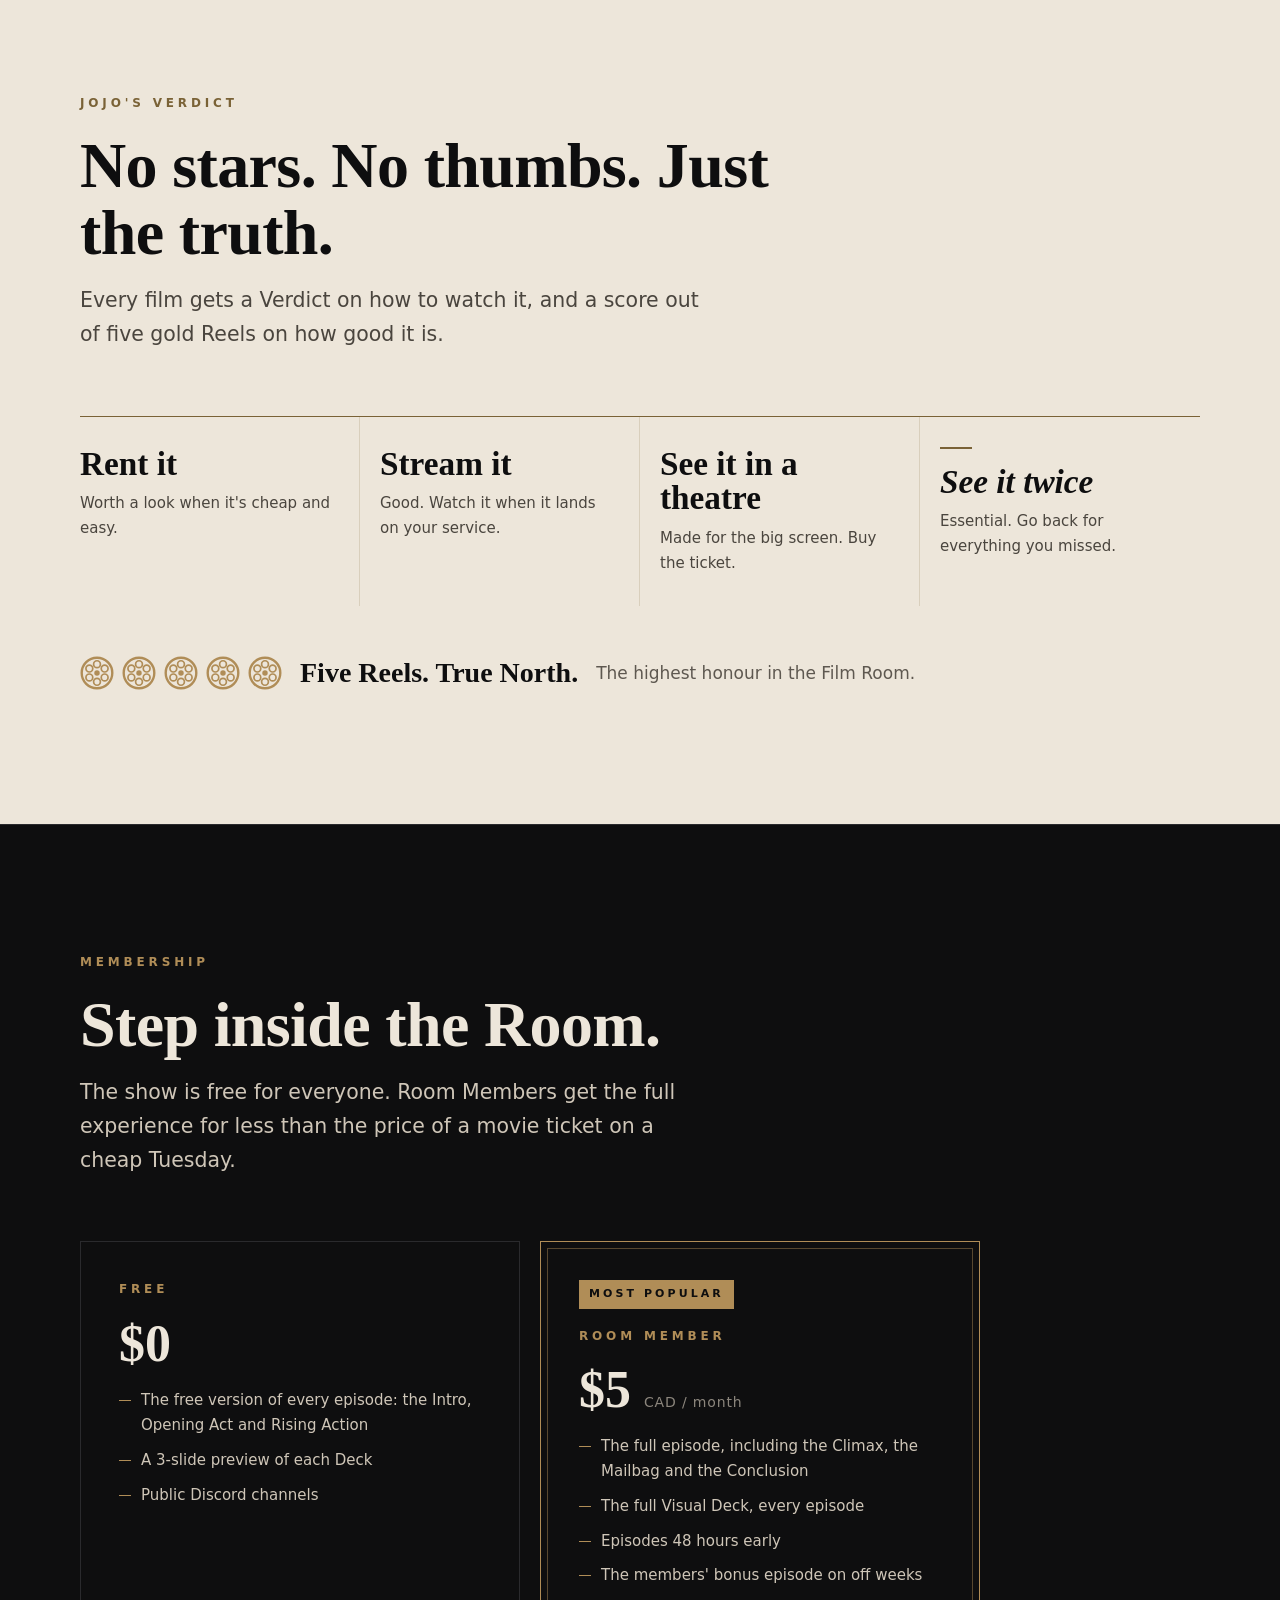
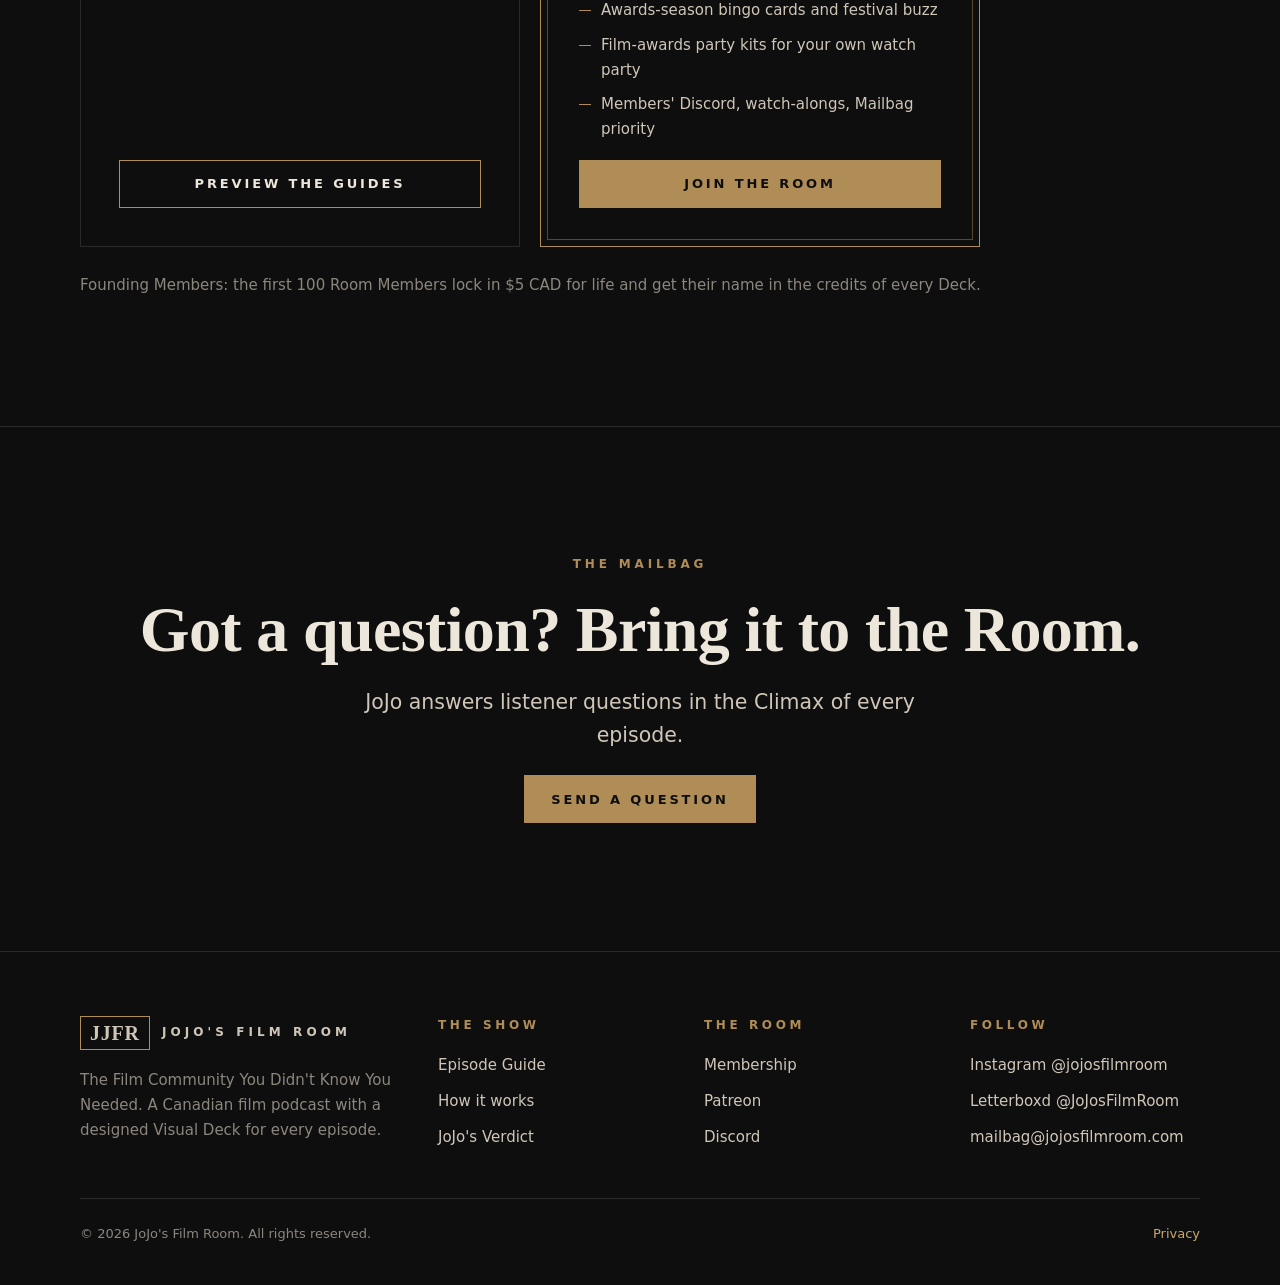
==== commit 42fcb7d0: "Membership price line: cheap Tuesday ticket" ====
--- a/index.html
+++ b/index.html
@@ -106,7 +106,7 @@
 
 <section class="reveal" aria-labelledby="h-member">
   <div class="wrap">
-    <div class="sec-head"><span class="label">Membership</span><h2 id="h-member">Step inside the Room.</h2><p class="lede">The show is free for everyone. Room Members get the full experience for less than 20 cents a day.</p></div>
+    <div class="sec-head"><span class="label">Membership</span><h2 id="h-member">Step inside the Room.</h2><p class="lede">The show is free for everyone. Room Members get the full experience for less than the price of a movie ticket on a cheap Tuesday.</p></div>
     <div class="tiers" style="grid-template-columns:repeat(auto-fit,minmax(min(100%,340px),1fr));max-width:900px">
       <div class="tier"><span class="label">Free</span><div class="price">$0</div><ul><li>The free version of every episode: the Intro, Opening Act and Rising Action</li><li>A 3-slide preview of each Deck</li><li>Public Discord channels</li></ul><a class="btn btn-line" href="episodes.html">Preview the guides</a></div>
       <div class="tier feature"><span class="flag">Most popular</span><span class="label">Room Member</span><div class="price">$5 <small>CAD / month</small></div><ul><li>The full episode, including the Climax, the Mailbag and the Conclusion</li><li>The full Visual Deck, every episode</li><li>Episodes 48 hours early</li><li>The members' bonus episode on off weeks</li><li>Awards-season bingo cards and festival buzz</li><li>Film-awards party kits for your own watch party</li><li>Members' Discord, watch-alongs, Mailbag priority</li></ul><a class="btn btn-gold" href="https://www.patreon.com/JJFR">Join the Room</a></div>
